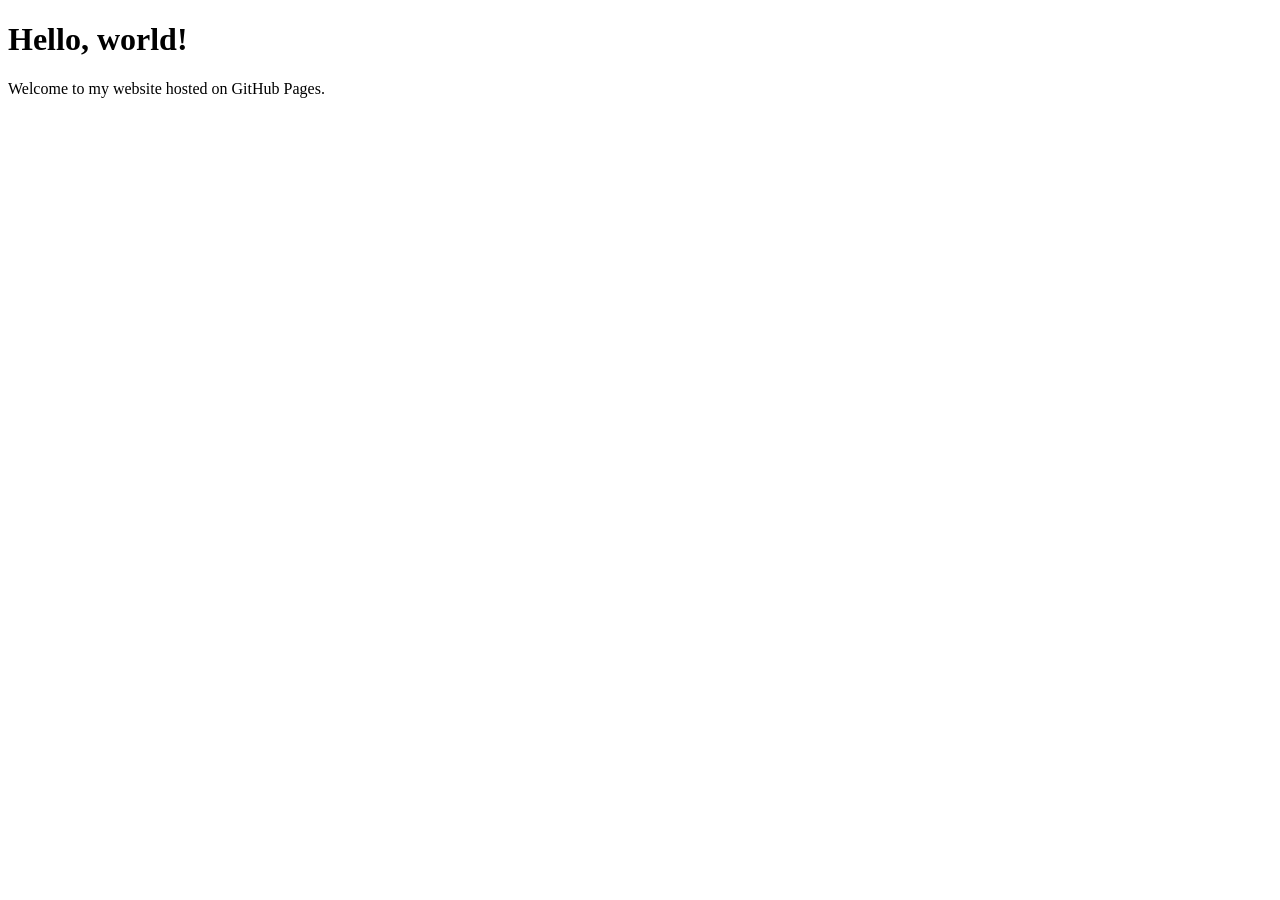
==== index.html @ bc3714f0 "Create index.html" ====
<!DOCTYPE html>
<html lang="en">
<head>
    <meta charset="UTF-8">
    <meta name="viewport" content="width=device-width, initial-scale=1.0">
    <title>My Portfolio</title>
</head>
<body>
    <h1>Hello, world!</h1>
    <p>Welcome to my website hosted on GitHub Pages.</p>
</body>
</html>
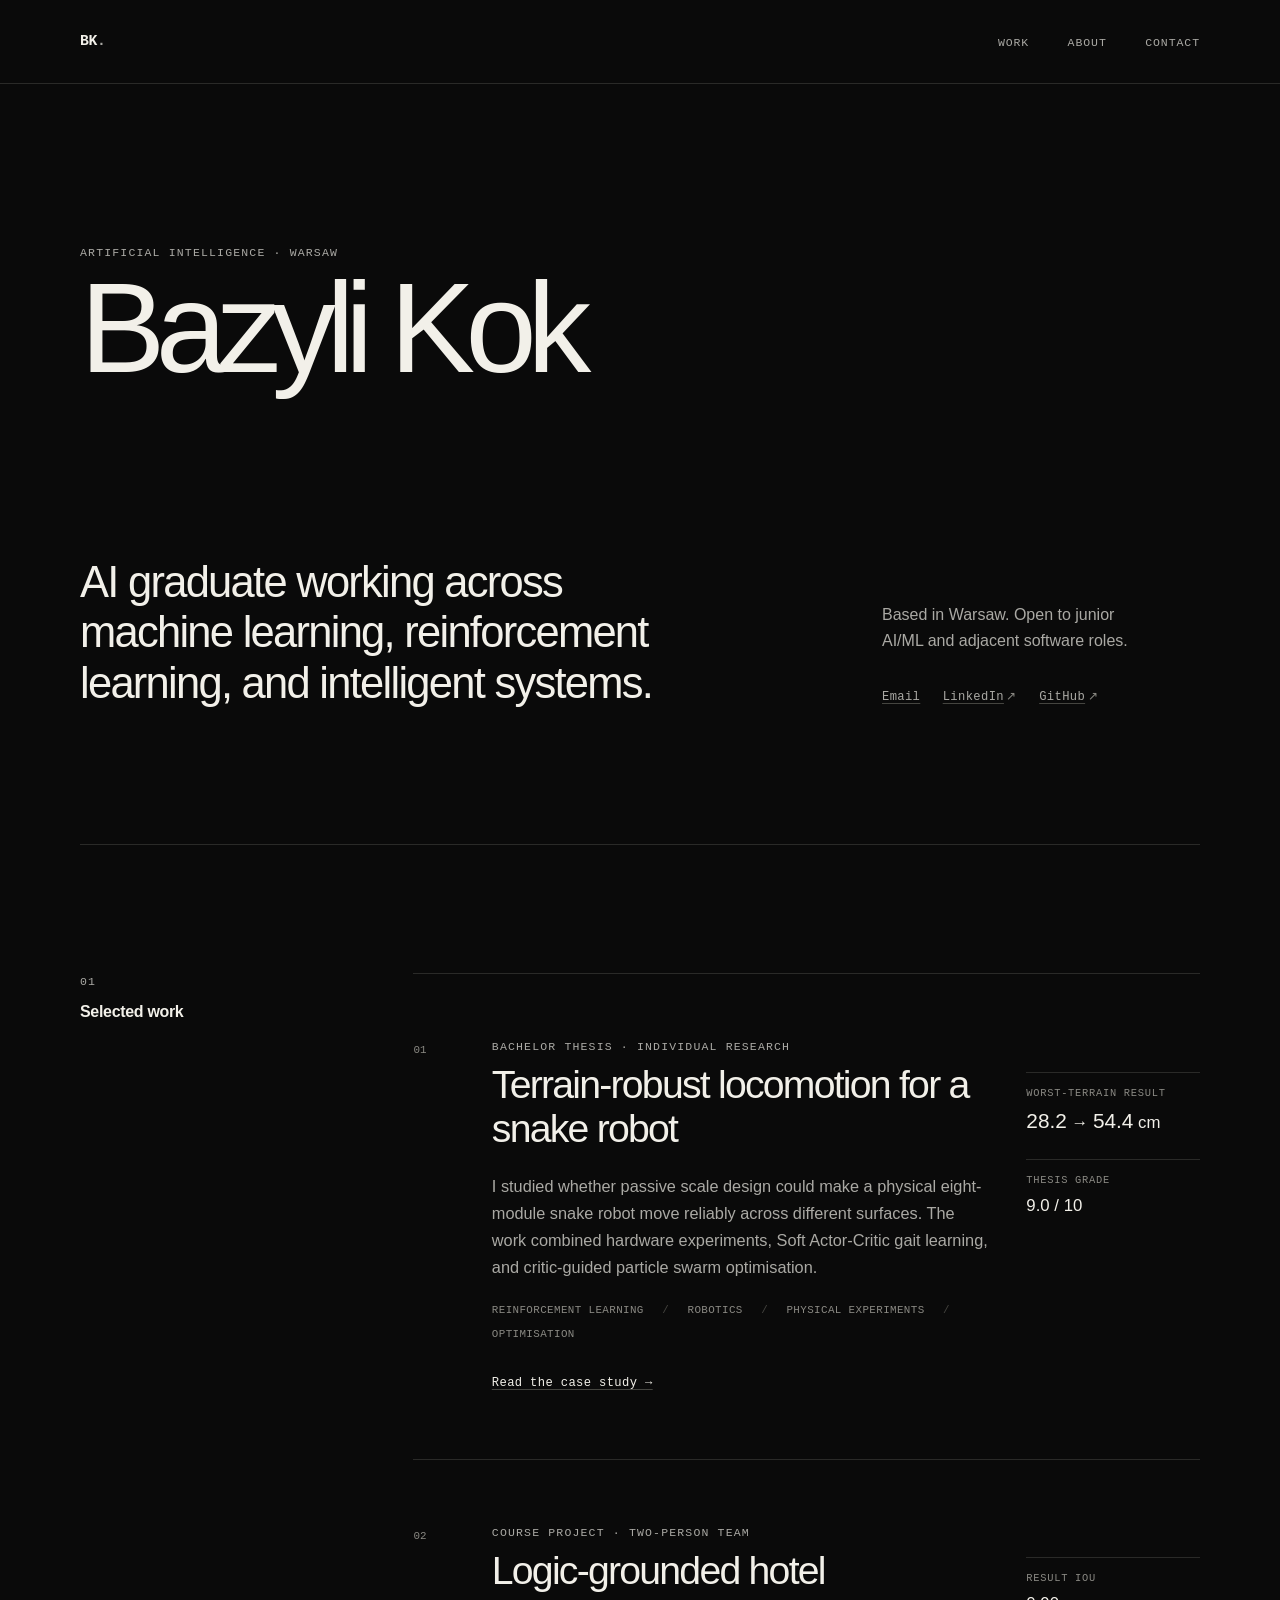
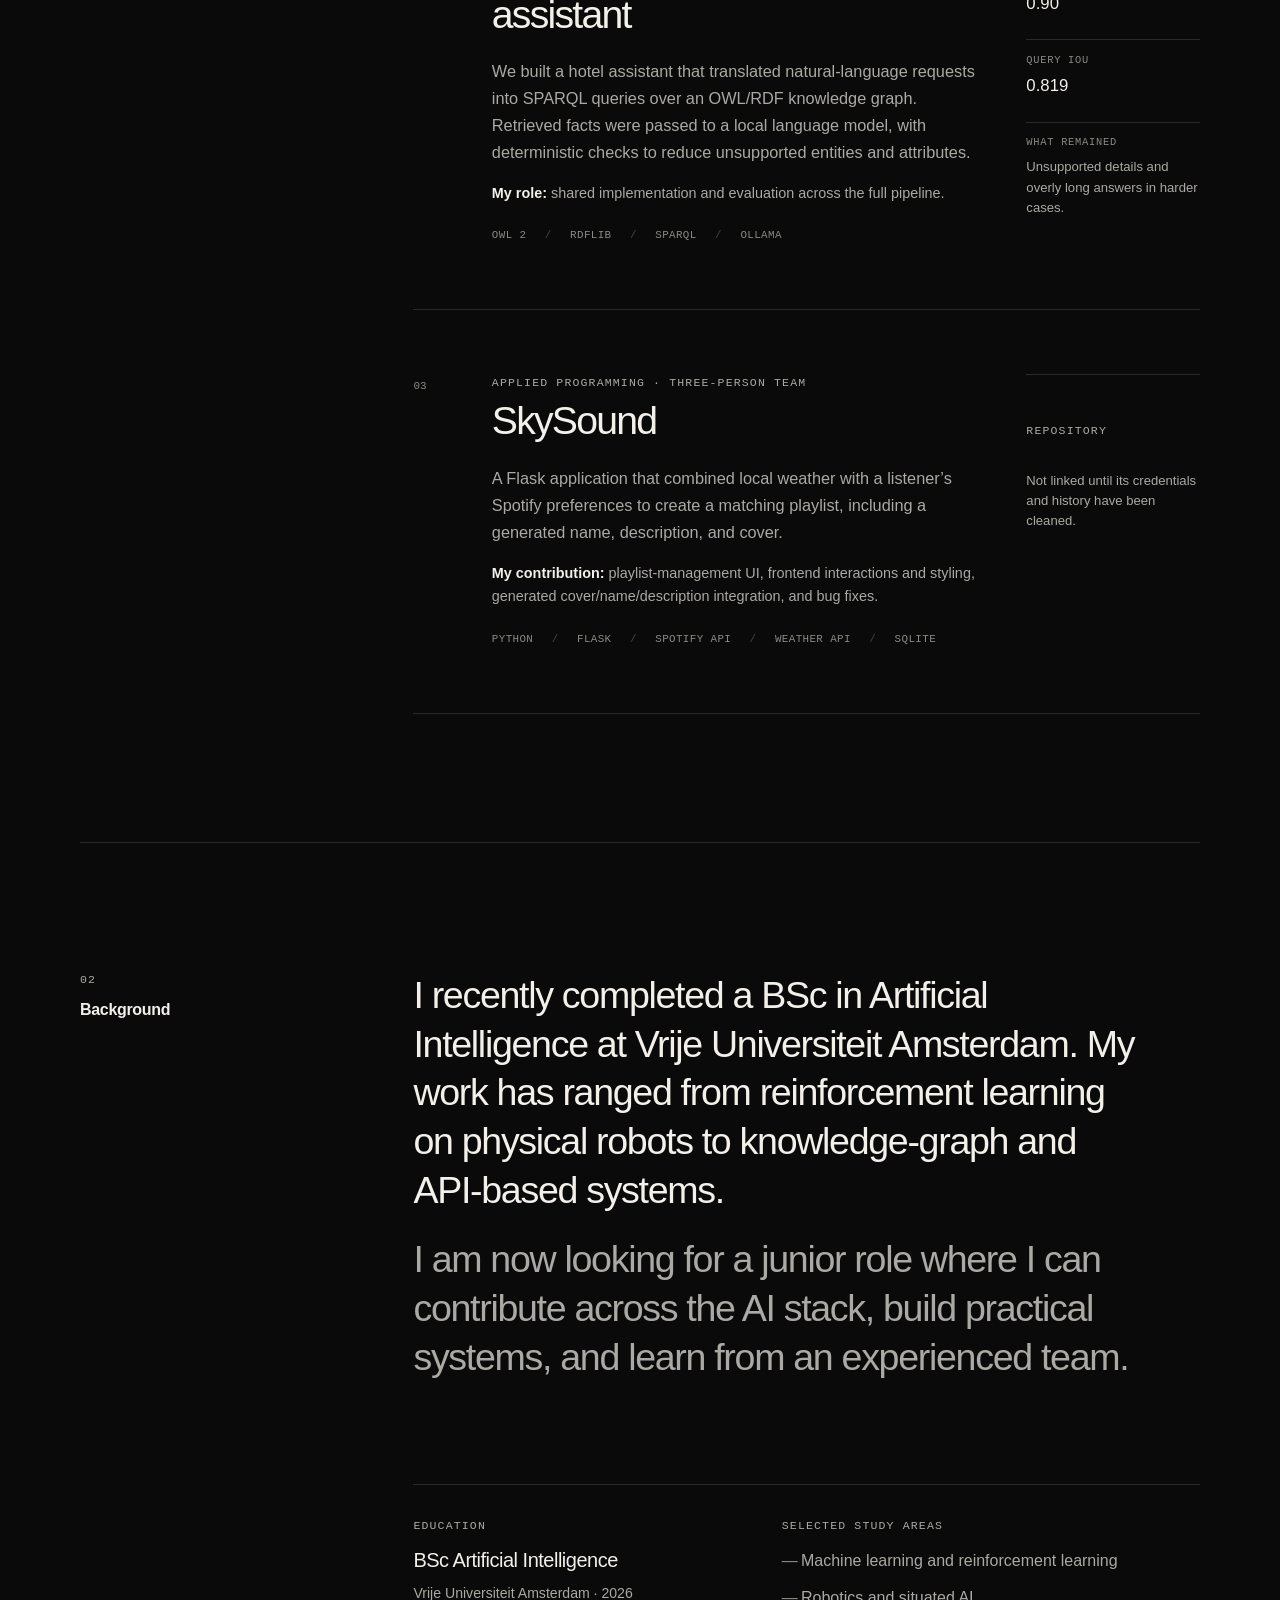
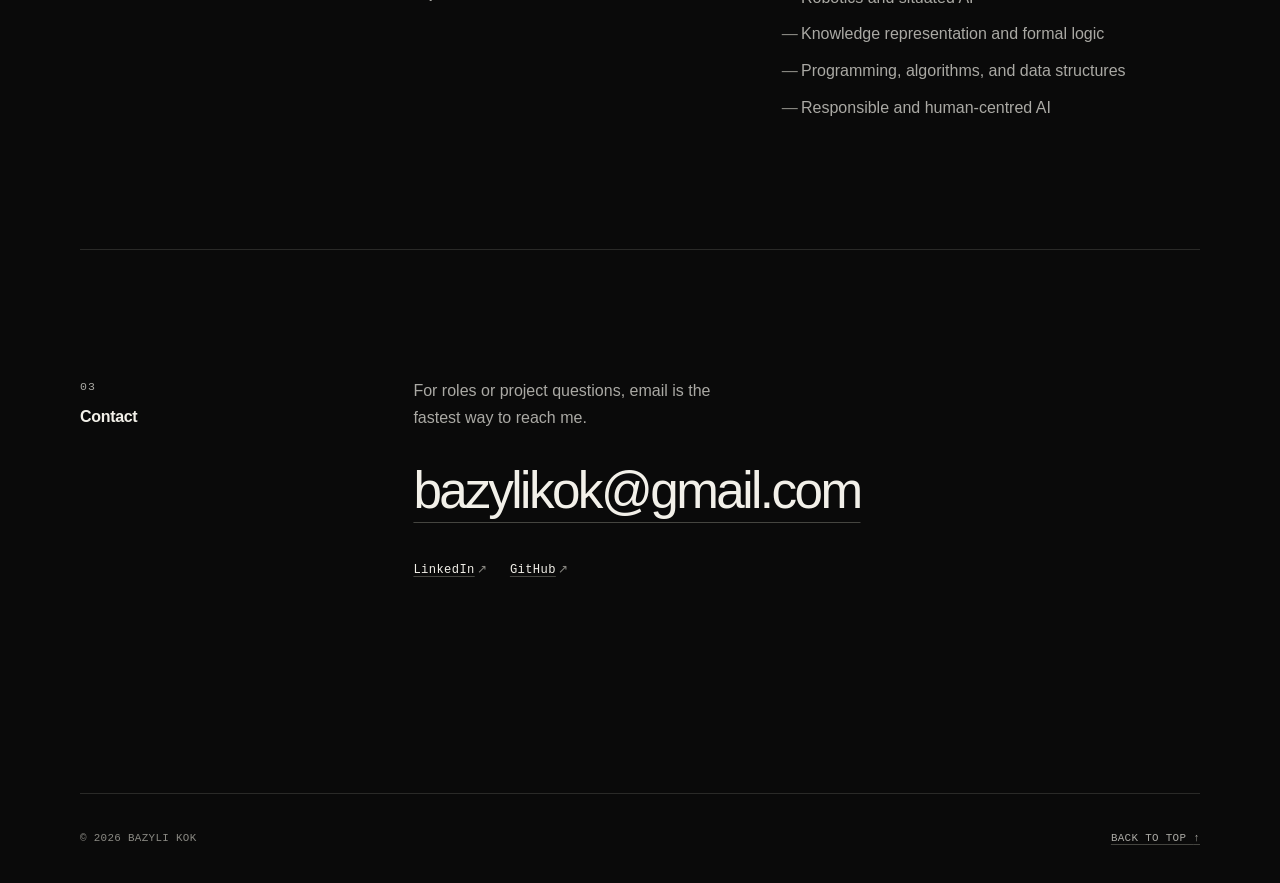
==== commit b0d71eee: "Build AI portfolio and thesis case study" ====
--- a/index.html
+++ b/index.html
@@ -1,12 +1,237 @@
-<!DOCTYPE html>
+<!doctype html>
 <html lang="en">
-<head>
-    <meta charset="UTF-8">
-    <meta name="viewport" content="width=device-width, initial-scale=1.0">
-    <title>My Portfolio</title>
-</head>
-<body>
-    <h1>Hello, world!</h1>
-    <p>Welcome to my website hosted on GitHub Pages.</p>
-</body>
+  <head>
+    <meta charset="utf-8">
+    <meta name="viewport" content="width=device-width, initial-scale=1">
+    <meta name="theme-color" content="#0a0a0a">
+    <meta name="description" content="Portfolio of Bazyli Kok, a VU Amsterdam Artificial Intelligence graduate working across machine learning, reinforcement learning, robotics, and intelligent systems.">
+
+    <title>Bazyli Kok — Artificial Intelligence Graduate</title>
+    <link rel="canonical" href="https://bazylikok.github.io/">
+    <link rel="icon" href="/assets/favicon.svg" type="image/svg+xml">
+    <link rel="stylesheet" href="/styles.css">
+
+    <meta property="og:type" content="website">
+    <meta property="og:title" content="Bazyli Kok — Artificial Intelligence Graduate">
+    <meta property="og:description" content="Machine learning, reinforcement learning, robotics, and intelligent systems.">
+    <meta property="og:url" content="https://bazylikok.github.io/">
+    <meta property="og:image" content="https://bazylikok.github.io/assets/social-card.png">
+    <meta property="og:image:width" content="1200">
+    <meta property="og:image:height" content="630">
+    <meta property="og:image:alt" content="Bazyli Kok — Artificial Intelligence graduate in Warsaw">
+    <meta name="twitter:card" content="summary_large_image">
+
+    <script type="application/ld+json">
+      {
+        "@context": "https://schema.org",
+        "@type": "Person",
+        "name": "Bazyli Kok",
+        "url": "https://bazylikok.github.io/",
+        "email": "mailto:bazylikok@gmail.com",
+        "jobTitle": "Artificial Intelligence Graduate",
+        "alumniOf": {
+          "@type": "CollegeOrUniversity",
+          "name": "Vrije Universiteit Amsterdam"
+        },
+        "homeLocation": {
+          "@type": "Place",
+          "name": "Warsaw, Poland"
+        },
+        "sameAs": [
+          "https://github.com/BazyliKok",
+          "https://www.linkedin.com/in/bazyli-kok-010882382/"
+        ],
+        "knowsAbout": [
+          "Machine learning",
+          "Reinforcement learning",
+          "Robotics",
+          "Knowledge representation",
+          "Artificial intelligence"
+        ]
+      }
+    </script>
+  </head>
+
+  <body>
+    <a class="skip-link" href="#main-content">Skip to content</a>
+
+    <header class="site-header">
+      <div class="container nav-shell">
+        <a class="brand" href="/" aria-label="BK. — Bazyli Kok, home">BK<span aria-hidden="true">.</span></a>
+        <nav aria-label="Primary">
+          <ul class="nav-links">
+            <li><a href="#work">Work</a></li>
+            <li><a href="#about">About</a></li>
+            <li><a href="#contact">Contact</a></li>
+          </ul>
+        </nav>
+      </div>
+    </header>
+
+    <main id="main-content">
+      <section class="hero container" aria-labelledby="hero-title">
+        <div class="hero-heading">
+          <p class="eyebrow">Artificial intelligence · Warsaw</p>
+          <h1 id="hero-title">Bazyli Kok</h1>
+        </div>
+
+        <div class="hero-intro">
+          <p class="hero-copy">AI graduate working across machine learning, reinforcement learning, and intelligent systems.</p>
+          <div class="hero-details">
+            <p>Based in Warsaw. Open to junior AI/ML and adjacent software roles.</p>
+            <ul class="text-links" aria-label="Contact and profile links">
+              <li><a href="mailto:bazylikok@gmail.com">Email</a></li>
+              <li><a href="https://www.linkedin.com/in/bazyli-kok-010882382/" target="_blank" rel="noreferrer">LinkedIn<span class="external-mark" aria-hidden="true">↗</span></a></li>
+              <li><a href="https://github.com/BazyliKok" target="_blank" rel="noreferrer">GitHub<span class="external-mark" aria-hidden="true">↗</span></a></li>
+            </ul>
+          </div>
+        </div>
+      </section>
+
+      <section class="section container" id="work" aria-labelledby="work-title">
+        <div class="section-layout">
+          <div class="section-heading">
+            <p class="section-index">01</p>
+            <h2 id="work-title">Selected work</h2>
+          </div>
+
+          <div class="project-list">
+            <article class="project">
+              <div class="project-number" aria-hidden="true">01</div>
+              <div class="project-body">
+                <p class="project-type">Bachelor thesis · Individual research</p>
+                <h3><a href="/thesis/">Terrain-robust locomotion for a snake robot</a></h3>
+                <p class="project-summary">I studied whether passive scale design could make a physical eight-module snake robot move reliably across different surfaces. The work combined hardware experiments, Soft Actor-Critic gait learning, and critic-guided particle swarm optimisation.</p>
+                <ul class="project-stack" aria-label="Methods used">
+                  <li>Reinforcement learning</li>
+                  <li>Robotics</li>
+                  <li>Physical experiments</li>
+                  <li>Optimisation</li>
+                </ul>
+                <a class="detail-link" href="/thesis/">Read the case study <span aria-hidden="true">→</span></a>
+              </div>
+              <dl class="project-evidence">
+                <div>
+                  <dt>Worst-terrain result</dt>
+                  <dd><span>28.2</span> → <span>54.4</span> cm</dd>
+                </div>
+                <div>
+                  <dt>Thesis grade</dt>
+                  <dd>9.0 / 10</dd>
+                </div>
+              </dl>
+            </article>
+
+            <article class="project">
+              <div class="project-number" aria-hidden="true">02</div>
+              <div class="project-body">
+                <p class="project-type">Course project · Two-person team</p>
+                <h3>Logic-grounded hotel assistant</h3>
+                <p class="project-summary">We built a hotel assistant that translated natural-language requests into SPARQL queries over an OWL/RDF knowledge graph. Retrieved facts were passed to a local language model, with deterministic checks to reduce unsupported entities and attributes.</p>
+                <p class="project-note"><strong>My role:</strong> shared implementation and evaluation across the full pipeline.</p>
+                <ul class="project-stack" aria-label="Technologies used">
+                  <li>OWL 2</li>
+                  <li>RDFLib</li>
+                  <li>SPARQL</li>
+                  <li>Ollama</li>
+                </ul>
+              </div>
+              <dl class="project-evidence">
+                <div>
+                  <dt>Result IoU</dt>
+                  <dd>0.90</dd>
+                </div>
+                <div>
+                  <dt>Query IoU</dt>
+                  <dd>0.819</dd>
+                </div>
+                <div>
+                  <dt>What remained</dt>
+                  <dd class="evidence-copy">Unsupported details and overly long answers in harder cases.</dd>
+                </div>
+              </dl>
+            </article>
+
+            <article class="project">
+              <div class="project-number" aria-hidden="true">03</div>
+              <div class="project-body">
+                <p class="project-type">Applied programming · Three-person team</p>
+                <h3>SkySound</h3>
+                <p class="project-summary">A Flask application that combined local weather with a listener’s Spotify preferences to create a matching playlist, including a generated name, description, and cover.</p>
+                <p class="project-note"><strong>My contribution:</strong> playlist-management UI, frontend interactions and styling, generated cover/name/description integration, and bug fixes.</p>
+                <ul class="project-stack" aria-label="Technologies used">
+                  <li>Python</li>
+                  <li>Flask</li>
+                  <li>Spotify API</li>
+                  <li>Weather API</li>
+                  <li>SQLite</li>
+                </ul>
+              </div>
+              <div class="project-evidence project-evidence--note">
+                <p class="status-label">Repository</p>
+                <p>Not linked until its credentials and history have been cleaned.</p>
+              </div>
+            </article>
+          </div>
+        </div>
+      </section>
+
+      <section class="section container" id="about" aria-labelledby="about-title">
+        <div class="section-layout">
+          <div class="section-heading">
+            <p class="section-index">02</p>
+            <h2 id="about-title">Background</h2>
+          </div>
+
+          <div class="about-content">
+            <div class="profile-copy">
+              <p>I recently completed a BSc in Artificial Intelligence at Vrije Universiteit Amsterdam. My work has ranged from reinforcement learning on physical robots to knowledge-graph and API-based systems.</p>
+              <p>I am now looking for a junior role where I can contribute across the AI stack, build practical systems, and learn from an experienced team.</p>
+            </div>
+
+            <div class="education-block">
+              <div class="education-title">
+                <p class="small-label">Education</p>
+                <h3>BSc Artificial Intelligence</h3>
+                <p>Vrije Universiteit Amsterdam · 2026</p>
+              </div>
+              <div>
+                <p class="small-label">Selected study areas</p>
+                <ul class="study-list">
+                  <li>Machine learning and reinforcement learning</li>
+                  <li>Robotics and situated AI</li>
+                  <li>Knowledge representation and formal logic</li>
+                  <li>Programming, algorithms, and data structures</li>
+                  <li>Responsible and human-centred AI</li>
+                </ul>
+              </div>
+            </div>
+          </div>
+        </div>
+      </section>
+
+      <section class="section contact-section container" id="contact" aria-labelledby="contact-title">
+        <div class="section-layout">
+          <div class="section-heading">
+            <p class="section-index">03</p>
+            <h2 id="contact-title">Contact</h2>
+          </div>
+
+          <div class="contact-content">
+            <p>For roles or project questions, email is the fastest way to reach me.</p>
+            <a class="email-link" href="mailto:bazylikok@gmail.com">bazylikok@gmail.com</a>
+            <ul class="text-links contact-links" aria-label="Professional profiles">
+              <li><a href="https://www.linkedin.com/in/bazyli-kok-010882382/" target="_blank" rel="noreferrer">LinkedIn<span class="external-mark" aria-hidden="true">↗</span></a></li>
+              <li><a href="https://github.com/BazyliKok" target="_blank" rel="noreferrer">GitHub<span class="external-mark" aria-hidden="true">↗</span></a></li>
+            </ul>
+          </div>
+        </div>
+      </section>
+    </main>
+
+    <footer class="site-footer container">
+      <p>© 2026 Bazyli Kok</p>
+      <a href="#main-content">Back to top <span aria-hidden="true">↑</span></a>
+    </footer>
+  </body>
 </html>
--- a/styles.css
+++ b/styles.css
@@ -0,0 +1,1013 @@
+:root {
+  color-scheme: dark;
+  --bg: #0a0a0a;
+  --surface: #111111;
+  --surface-raised: #161616;
+  --text: #f2f0e9;
+  --muted: #aaa9a4;
+  --quiet: #8a8983;
+  --line: #2a2a28;
+  --line-strong: #454540;
+  --max-width: 1120px;
+  --wide-width: 1280px;
+  --gutter: clamp(1.5rem, 5vw, 4rem);
+  --mono: "SFMono-Regular", Consolas, "Liberation Mono", Menlo, monospace;
+  --sans: Inter, ui-sans-serif, -apple-system, BlinkMacSystemFont, "Segoe UI", Helvetica, Arial, sans-serif;
+}
+
+*,
+*::before,
+*::after {
+  box-sizing: border-box;
+}
+
+html {
+  background: var(--bg);
+  scroll-padding-top: 2rem;
+}
+
+body {
+  min-width: 320px;
+  margin: 0;
+  background: var(--bg);
+  color: var(--text);
+  font-family: var(--sans);
+  font-size: 1rem;
+  line-height: 1.65;
+  text-rendering: optimizeLegibility;
+  -webkit-font-smoothing: antialiased;
+}
+
+::selection {
+  background: var(--text);
+  color: var(--bg);
+}
+
+a {
+  color: inherit;
+  text-decoration-color: var(--line-strong);
+  text-decoration-thickness: 1px;
+  text-underline-offset: 0.28em;
+}
+
+a:hover {
+  text-decoration-color: currentColor;
+}
+
+a:focus-visible {
+  border-radius: 2px;
+  outline: 2px solid var(--text);
+  outline-offset: 5px;
+}
+
+p,
+h1,
+h2,
+h3,
+blockquote,
+figure,
+dl,
+dd {
+  margin: 0;
+}
+
+ul,
+ol {
+  margin: 0;
+  padding: 0;
+}
+
+img,
+svg {
+  max-width: 100%;
+}
+
+strong {
+  color: var(--text);
+  font-weight: 620;
+}
+
+.container,
+.container-wide {
+  width: min(100% - (var(--gutter) * 2), var(--max-width));
+  margin-inline: auto;
+}
+
+.container-wide {
+  width: min(100% - (var(--gutter) * 2), var(--wide-width));
+}
+
+.skip-link {
+  position: fixed;
+  z-index: 20;
+  top: 1rem;
+  left: 1rem;
+  padding: 0.65rem 0.9rem;
+  background: var(--text);
+  color: var(--bg);
+  font-family: var(--mono);
+  font-size: 0.75rem;
+  text-decoration: none;
+  transform: translateY(-160%);
+}
+
+.skip-link:focus {
+  transform: translateY(0);
+}
+
+.site-header {
+  border-bottom: 1px solid var(--line);
+}
+
+.nav-shell {
+  display: flex;
+  align-items: center;
+  justify-content: space-between;
+  min-height: 5.2rem;
+  gap: 2rem;
+}
+
+.brand {
+  font-family: var(--mono);
+  font-size: 0.92rem;
+  font-weight: 700;
+  letter-spacing: -0.02em;
+  text-decoration: none;
+}
+
+.brand span {
+  color: var(--muted);
+}
+
+.nav-links,
+.text-links,
+.project-stack {
+  display: flex;
+  flex-wrap: wrap;
+  list-style: none;
+}
+
+.nav-links {
+  gap: clamp(1.2rem, 3vw, 2.5rem);
+}
+
+.nav-links a {
+  color: var(--muted);
+  font-family: var(--mono);
+  font-size: 0.72rem;
+  letter-spacing: 0.08em;
+  text-decoration: none;
+  text-transform: uppercase;
+}
+
+.nav-links a:hover {
+  color: var(--text);
+}
+
+.hero {
+  display: grid;
+  min-height: min(760px, calc(100vh - 5.2rem));
+  padding-block: clamp(5.5rem, 13vw, 10rem) clamp(5rem, 11vw, 8.5rem);
+}
+
+.hero-heading {
+  align-self: start;
+}
+
+.eyebrow,
+.project-type,
+.small-label,
+.status-label,
+.chart-kicker,
+.svg-label,
+.terrain-label,
+.terrain-note,
+.section-index {
+  font-family: var(--mono);
+  font-size: 0.72rem;
+  letter-spacing: 0.1em;
+  line-height: 1.5;
+  text-transform: uppercase;
+}
+
+.eyebrow,
+.project-type,
+.small-label,
+.status-label,
+.section-index {
+  color: var(--muted);
+}
+
+.hero h1 {
+  max-width: 12ch;
+  margin-top: 0.65rem;
+  font-size: clamp(4rem, 10vw, 8.2rem);
+  font-weight: 520;
+  letter-spacing: -0.075em;
+  line-height: 0.88;
+}
+
+.hero-intro {
+  display: grid;
+  grid-template-columns: minmax(0, 1.65fr) minmax(15rem, 0.75fr);
+  align-items: end;
+  align-self: end;
+  gap: clamp(3rem, 8vw, 8rem);
+  margin-top: 7rem;
+}
+
+.hero-copy {
+  max-width: 24ch;
+  font-size: clamp(1.8rem, 3.4vw, 3.1rem);
+  font-weight: 430;
+  letter-spacing: -0.04em;
+  line-height: 1.16;
+}
+
+.hero-details {
+  display: grid;
+  gap: 1.7rem;
+  color: var(--muted);
+}
+
+.hero-details > p {
+  max-width: 29ch;
+}
+
+.text-links {
+  gap: 0.7rem 1.4rem;
+}
+
+.text-links a,
+.detail-link,
+.back-link,
+.site-footer a {
+  font-family: var(--mono);
+  font-size: 0.76rem;
+  letter-spacing: 0.03em;
+}
+
+.external-mark {
+  display: inline-block;
+  margin-left: 0.2em;
+  color: var(--quiet);
+  text-decoration: none;
+}
+
+.section {
+  border-top: 1px solid var(--line);
+  padding-block: clamp(5rem, 10vw, 8.5rem);
+}
+
+.section-layout,
+.case-section {
+  display: grid;
+  grid-template-columns: minmax(9rem, 0.31fr) minmax(0, 1fr);
+  gap: clamp(3rem, 7vw, 7rem);
+}
+
+.section-heading h2,
+.case-section-heading h2 {
+  margin-top: 0.55rem;
+  font-size: 1rem;
+  font-weight: 560;
+  letter-spacing: -0.02em;
+}
+
+.project-list {
+  border-top: 1px solid var(--line);
+}
+
+.project {
+  display: grid;
+  grid-template-columns: 2.5rem minmax(0, 1fr) minmax(10rem, 0.35fr);
+  gap: clamp(1.3rem, 3vw, 2.5rem);
+  padding-block: clamp(2.6rem, 5vw, 4.2rem);
+  border-bottom: 1px solid var(--line);
+}
+
+.project-number {
+  padding-top: 0.25rem;
+  color: var(--quiet);
+  font-family: var(--mono);
+  font-size: 0.68rem;
+}
+
+.project-body h3 {
+  max-width: 22ch;
+  margin-top: 0.5rem;
+  font-size: clamp(1.65rem, 3.2vw, 2.45rem);
+  font-weight: 500;
+  letter-spacing: -0.045em;
+  line-height: 1.12;
+}
+
+.project-body h3 a {
+  text-decoration: none;
+}
+
+.project-body h3 a:hover {
+  text-decoration: underline;
+  text-decoration-color: var(--line-strong);
+  text-underline-offset: 0.18em;
+}
+
+.project-summary {
+  max-width: 61ch;
+  margin-top: 1.35rem;
+  color: var(--muted);
+  font-size: 1.02rem;
+}
+
+.project-note {
+  max-width: 61ch;
+  margin-top: 1rem;
+  color: var(--muted);
+  font-size: 0.9rem;
+}
+
+.project-stack {
+  gap: 0.4rem 1.15rem;
+  margin-top: 1.35rem;
+  color: var(--quiet);
+  font-family: var(--mono);
+  font-size: 0.68rem;
+  letter-spacing: 0.035em;
+  text-transform: uppercase;
+}
+
+.project-stack li:not(:last-child)::after {
+  margin-left: 1.15rem;
+  color: var(--line-strong);
+  content: "/";
+}
+
+.detail-link {
+  display: inline-block;
+  margin-top: 1.8rem;
+}
+
+.project-evidence {
+  display: grid;
+  align-content: start;
+  gap: 1.5rem;
+  padding-top: 2.1rem;
+}
+
+.project-evidence > div {
+  padding-top: 0.8rem;
+  border-top: 1px solid var(--line);
+}
+
+.project-evidence dt,
+.tools-list dt,
+.case-facts dt {
+  color: var(--quiet);
+  font-family: var(--mono);
+  font-size: 0.65rem;
+  letter-spacing: 0.07em;
+  line-height: 1.45;
+  text-transform: uppercase;
+}
+
+.project-evidence dd {
+  margin-top: 0.42rem;
+  color: var(--text);
+  font-size: 1.05rem;
+  font-variant-numeric: tabular-nums;
+  line-height: 1.35;
+}
+
+.project-evidence dd span {
+  font-size: 1.3rem;
+}
+
+.project-evidence .evidence-copy,
+.project-evidence--note p:last-child {
+  color: var(--muted);
+  font-size: 0.82rem;
+  line-height: 1.55;
+}
+
+.project-evidence--note {
+  padding-top: 2.9rem;
+  border-top: 1px solid var(--line);
+}
+
+.project-evidence--note .status-label {
+  margin-bottom: 0.5rem;
+}
+
+.about-content {
+  display: grid;
+  gap: clamp(4rem, 8vw, 7rem);
+}
+
+.profile-copy {
+  display: grid;
+  max-width: 35ch;
+  gap: 1.25rem;
+  font-size: clamp(1.45rem, 3vw, 2.35rem);
+  letter-spacing: -0.035em;
+  line-height: 1.3;
+}
+
+.profile-copy p:last-child {
+  color: var(--muted);
+}
+
+.education-block {
+  display: grid;
+  grid-template-columns: minmax(0, 0.8fr) minmax(0, 1.2fr);
+  gap: clamp(2.5rem, 7vw, 6rem);
+  padding-top: 2rem;
+  border-top: 1px solid var(--line);
+}
+
+.education-title h3 {
+  margin-top: 0.6rem;
+  font-size: 1.25rem;
+  font-weight: 530;
+  letter-spacing: -0.025em;
+}
+
+.education-title p:last-child {
+  margin-top: 0.35rem;
+  color: var(--muted);
+  font-size: 0.88rem;
+}
+
+.study-list {
+  display: grid;
+  gap: 0.65rem;
+  margin-top: 0.85rem;
+  color: var(--muted);
+  list-style: none;
+}
+
+.study-list li {
+  display: grid;
+  grid-template-columns: 0.6rem 1fr;
+  gap: 0.6rem;
+}
+
+.study-list li::before {
+  color: var(--quiet);
+  content: "—";
+}
+
+.contact-section {
+  min-height: 34rem;
+}
+
+.contact-content > p {
+  max-width: 37ch;
+  color: var(--muted);
+}
+
+.email-link {
+  display: block;
+  width: fit-content;
+  max-width: 100%;
+  margin-top: 2rem;
+  font-size: clamp(1.55rem, 4vw, 3.7rem);
+  font-weight: 450;
+  letter-spacing: -0.05em;
+  line-height: 1.1;
+  overflow-wrap: anywhere;
+}
+
+.contact-links {
+  margin-top: 2.25rem;
+}
+
+.site-footer {
+  display: flex;
+  align-items: center;
+  justify-content: space-between;
+  gap: 2rem;
+  padding-block: 2.2rem;
+  border-top: 1px solid var(--line);
+  color: var(--quiet);
+  font-family: var(--mono);
+  font-size: 0.68rem;
+  letter-spacing: 0.03em;
+  text-transform: uppercase;
+}
+
+.site-footer a {
+  color: var(--muted);
+  font-size: inherit;
+}
+
+/* Thesis case study */
+
+.case-hero {
+  padding-block: clamp(4.5rem, 11vw, 9rem) clamp(5rem, 10vw, 8rem);
+}
+
+.back-link {
+  display: inline-block;
+  margin-bottom: clamp(4rem, 10vw, 8rem);
+  color: var(--muted);
+}
+
+.case-hero h1 {
+  max-width: 12ch;
+  margin-top: 1rem;
+  font-size: clamp(3.4rem, 8vw, 7.4rem);
+  font-weight: 500;
+  letter-spacing: -0.07em;
+  line-height: 0.96;
+}
+
+.case-subtitle {
+  max-width: 37ch;
+  margin-top: 2.1rem;
+  color: var(--muted);
+  font-size: clamp(1.2rem, 2.3vw, 1.75rem);
+  letter-spacing: -0.025em;
+  line-height: 1.45;
+}
+
+.case-facts {
+  display: grid;
+  grid-template-columns: repeat(4, minmax(0, 1fr));
+  gap: 1rem;
+  margin-top: clamp(4rem, 9vw, 7rem);
+  padding-top: 1.35rem;
+  border-top: 1px solid var(--line);
+}
+
+.case-facts > div:not(:first-child) {
+  padding-left: 1rem;
+  border-left: 1px solid var(--line);
+}
+
+.case-facts dd {
+  margin-top: 0.5rem;
+  color: var(--muted);
+  font-size: 0.88rem;
+  line-height: 1.45;
+}
+
+.case-section {
+  padding-block: clamp(5rem, 10vw, 8.5rem);
+  border-top: 1px solid var(--line);
+}
+
+.case-copy {
+  max-width: 47rem;
+  color: var(--muted);
+  font-size: 1.03rem;
+}
+
+.case-copy > * + * {
+  margin-top: 1.35rem;
+}
+
+.case-copy--lead {
+  color: var(--text);
+  font-size: clamp(1.35rem, 2.5vw, 2rem);
+  letter-spacing: -0.025em;
+  line-height: 1.45;
+}
+
+.case-copy em {
+  color: var(--text);
+  font-style: normal;
+  text-decoration: underline;
+  text-decoration-color: var(--line-strong);
+  text-underline-offset: 0.2em;
+}
+
+.case-copy blockquote {
+  padding: 0.25rem 0 0.25rem 1.5rem;
+  border-left: 2px solid var(--text);
+  color: var(--text);
+}
+
+.case-copy blockquote p {
+  max-width: 34ch;
+}
+
+.visual-panel {
+  margin-bottom: clamp(5rem, 10vw, 8.5rem);
+  background: var(--surface);
+  border: 1px solid var(--line);
+}
+
+.visual-panel svg {
+  display: block;
+  width: 100%;
+  height: auto;
+}
+
+.visual-panel figcaption {
+  padding: 1rem 1.25rem;
+  border-top: 1px solid var(--line);
+  color: var(--quiet);
+  font-family: var(--mono);
+  font-size: 0.65rem;
+  line-height: 1.55;
+}
+
+.robot-schematic {
+  color: var(--muted);
+}
+
+.robot-body rect {
+  fill: var(--surface-raised);
+  stroke: var(--text);
+  stroke-width: 2;
+}
+
+.robot-body .scale-a,
+.robot-body .scale-b {
+  fill: none;
+  stroke-linecap: round;
+  stroke-linejoin: round;
+  stroke-width: 3;
+}
+
+.robot-body .scale-a {
+  stroke: var(--muted);
+}
+
+.robot-body .scale-b {
+  stroke: var(--text);
+}
+
+.tracking-line {
+  fill: none;
+  stroke: var(--line-strong);
+  stroke-dasharray: 5 8;
+  stroke-width: 1.5;
+}
+
+.tracking-point {
+  fill: var(--text);
+}
+
+.terrain {
+  stroke: var(--line-strong);
+}
+
+.svg-label,
+.terrain-label,
+.terrain-note {
+  fill: var(--muted);
+}
+
+.terrain-note {
+  font-size: 10px;
+  text-anchor: end;
+}
+
+.plain-list {
+  list-style: none;
+}
+
+.contribution-list {
+  display: grid;
+  gap: 0.8rem;
+  padding-top: 0.75rem;
+  border-top: 1px solid var(--line);
+}
+
+.contribution-list li {
+  display: grid;
+  grid-template-columns: 1.2rem 1fr;
+  gap: 0.65rem;
+}
+
+.contribution-list li::before {
+  color: var(--text);
+  content: "↳";
+}
+
+.method-list {
+  list-style: none;
+}
+
+.method-list li {
+  display: grid;
+  grid-template-columns: 3rem 1fr;
+  gap: 1.2rem;
+  padding-block: 1.7rem;
+  border-top: 1px solid var(--line);
+}
+
+.method-list li:last-child {
+  border-bottom: 1px solid var(--line);
+}
+
+.method-number {
+  color: var(--quiet);
+  font-family: var(--mono);
+  font-size: 0.68rem;
+}
+
+.method-list h3 {
+  color: var(--text);
+  font-size: 1rem;
+  font-weight: 570;
+}
+
+.method-list p {
+  margin-top: 0.45rem;
+}
+
+.results-panel {
+  margin-top: 0;
+}
+
+.chart-kicker,
+.chart-axis-labels,
+.bar-labels,
+.bar-values {
+  fill: var(--muted);
+  font-family: var(--mono);
+}
+
+.chart-kicker {
+  font-size: 12px;
+}
+
+.chart-grid line {
+  stroke: var(--line);
+  stroke-width: 1;
+}
+
+.chart-axis-labels,
+.bar-labels {
+  font-size: 11px;
+}
+
+.bar-values {
+  fill: var(--text);
+  font-size: 17px;
+  font-variant-numeric: tabular-nums;
+  text-anchor: middle;
+}
+
+.bar {
+  stroke-width: 2;
+}
+
+.bar--before {
+  fill: transparent;
+  stroke: var(--muted);
+}
+
+.bar--after {
+  fill: var(--text);
+  stroke: var(--text);
+}
+
+.bar--failed {
+  fill: var(--line-strong);
+  stroke: var(--line-strong);
+}
+
+.bar-labels text {
+  text-anchor: middle;
+}
+
+.bar-labels .group-label {
+  fill: var(--text);
+  font-size: 13px;
+}
+
+.finding-note {
+  margin-top: 2.25rem;
+  padding: 1.4rem;
+  background: var(--surface);
+  border: 1px solid var(--line);
+}
+
+.finding-note p:last-child {
+  max-width: 50ch;
+  margin-top: 0.55rem;
+  color: var(--text);
+  font-size: 1.05rem;
+}
+
+.tools-list {
+  display: grid;
+  grid-template-columns: repeat(2, minmax(0, 1fr));
+  margin-top: 2.5rem;
+  border-top: 1px solid var(--line);
+}
+
+.tools-list > div {
+  padding: 1rem 0;
+  border-bottom: 1px solid var(--line);
+}
+
+.tools-list > div:nth-child(odd) {
+  padding-right: 1.5rem;
+}
+
+.tools-list > div:nth-child(even) {
+  padding-left: 1.5rem;
+  border-left: 1px solid var(--line);
+}
+
+.tools-list dd {
+  margin-top: 0.4rem;
+  color: var(--text);
+}
+
+.case-conclusion {
+  padding-bottom: clamp(6rem, 13vw, 11rem);
+}
+
+.case-conclusion .detail-link {
+  color: var(--muted);
+  font-size: 0.76rem;
+}
+
+@media (max-width: 860px) {
+  .hero-intro {
+    grid-template-columns: 1fr;
+    gap: 2.5rem;
+  }
+
+  .section-layout,
+  .case-section {
+    grid-template-columns: 1fr;
+    gap: 3rem;
+  }
+
+  .section-heading,
+  .case-section-heading {
+    display: grid;
+    grid-template-columns: 2.5rem 1fr;
+    align-items: baseline;
+    gap: 0.75rem;
+  }
+
+  .section-heading h2,
+  .case-section-heading h2 {
+    margin-top: 0;
+  }
+
+  .project {
+    grid-template-columns: 2rem minmax(0, 1fr);
+  }
+
+  .project-evidence {
+    grid-column: 2;
+    grid-template-columns: repeat(3, minmax(0, 1fr));
+    padding-top: 0.8rem;
+  }
+
+  .project-evidence--note {
+    display: block;
+    padding-top: 1rem;
+  }
+}
+
+@media (max-width: 640px) {
+  :root {
+    --gutter: 1.35rem;
+  }
+
+  .nav-shell {
+    align-items: flex-start;
+    min-height: 0;
+    padding-block: 1.35rem;
+  }
+
+  .nav-links {
+    justify-content: flex-end;
+    gap: 0.6rem 1rem;
+  }
+
+  .hero {
+    min-height: auto;
+    padding-block: 5.8rem 6rem;
+  }
+
+  .hero h1 {
+    font-size: clamp(3.8rem, 20vw, 5.4rem);
+  }
+
+  .hero-intro {
+    margin-top: 5.2rem;
+  }
+
+  .hero-copy {
+    font-size: 1.7rem;
+  }
+
+  .project {
+    grid-template-columns: 1fr;
+  }
+
+  .project-number,
+  .project-evidence {
+    grid-column: 1;
+  }
+
+  .project-evidence {
+    grid-template-columns: 1fr 1fr;
+  }
+
+  .project-evidence > div:last-child:nth-child(3) {
+    grid-column: 1 / -1;
+  }
+
+  .project-evidence--note {
+    grid-template-columns: 1fr;
+  }
+
+  .education-block,
+  .tools-list {
+    grid-template-columns: 1fr;
+  }
+
+  .tools-list > div:nth-child(odd),
+  .tools-list > div:nth-child(even) {
+    padding-inline: 0;
+    border-left: 0;
+  }
+
+  .case-hero h1 {
+    font-size: clamp(3rem, 15vw, 4.3rem);
+  }
+
+  .case-facts {
+    grid-template-columns: 1fr 1fr;
+  }
+
+  .case-facts > div:not(:first-child) {
+    padding-left: 0;
+    border-left: 0;
+  }
+
+  .case-facts > div:nth-child(even) {
+    padding-left: 1rem;
+    border-left: 1px solid var(--line);
+  }
+
+  .method-list li {
+    grid-template-columns: 2rem 1fr;
+  }
+
+  .visual-panel {
+    width: 100%;
+    border-right: 0;
+    border-left: 0;
+  }
+
+  .site-footer {
+    align-items: flex-start;
+    flex-direction: column;
+    gap: 0.6rem;
+  }
+}
+
+@media (prefers-reduced-motion: reduce) {
+  *,
+  *::before,
+  *::after {
+    scroll-behavior: auto !important;
+  }
+}
+
+@media print {
+  :root {
+    color-scheme: light;
+    --bg: #ffffff;
+    --surface: #f4f4f1;
+    --surface-raised: #ffffff;
+    --text: #111111;
+    --muted: #444444;
+    --quiet: #666666;
+    --line: #cccccc;
+    --line-strong: #999999;
+  }
+
+  .site-header,
+  .skip-link,
+  .site-footer {
+    display: none;
+  }
+
+  .hero,
+  .case-hero {
+    min-height: 0;
+    padding-block: 2rem;
+  }
+
+  .section,
+  .case-section {
+    padding-block: 2rem;
+  }
+
+  a {
+    text-decoration: none;
+  }
+}
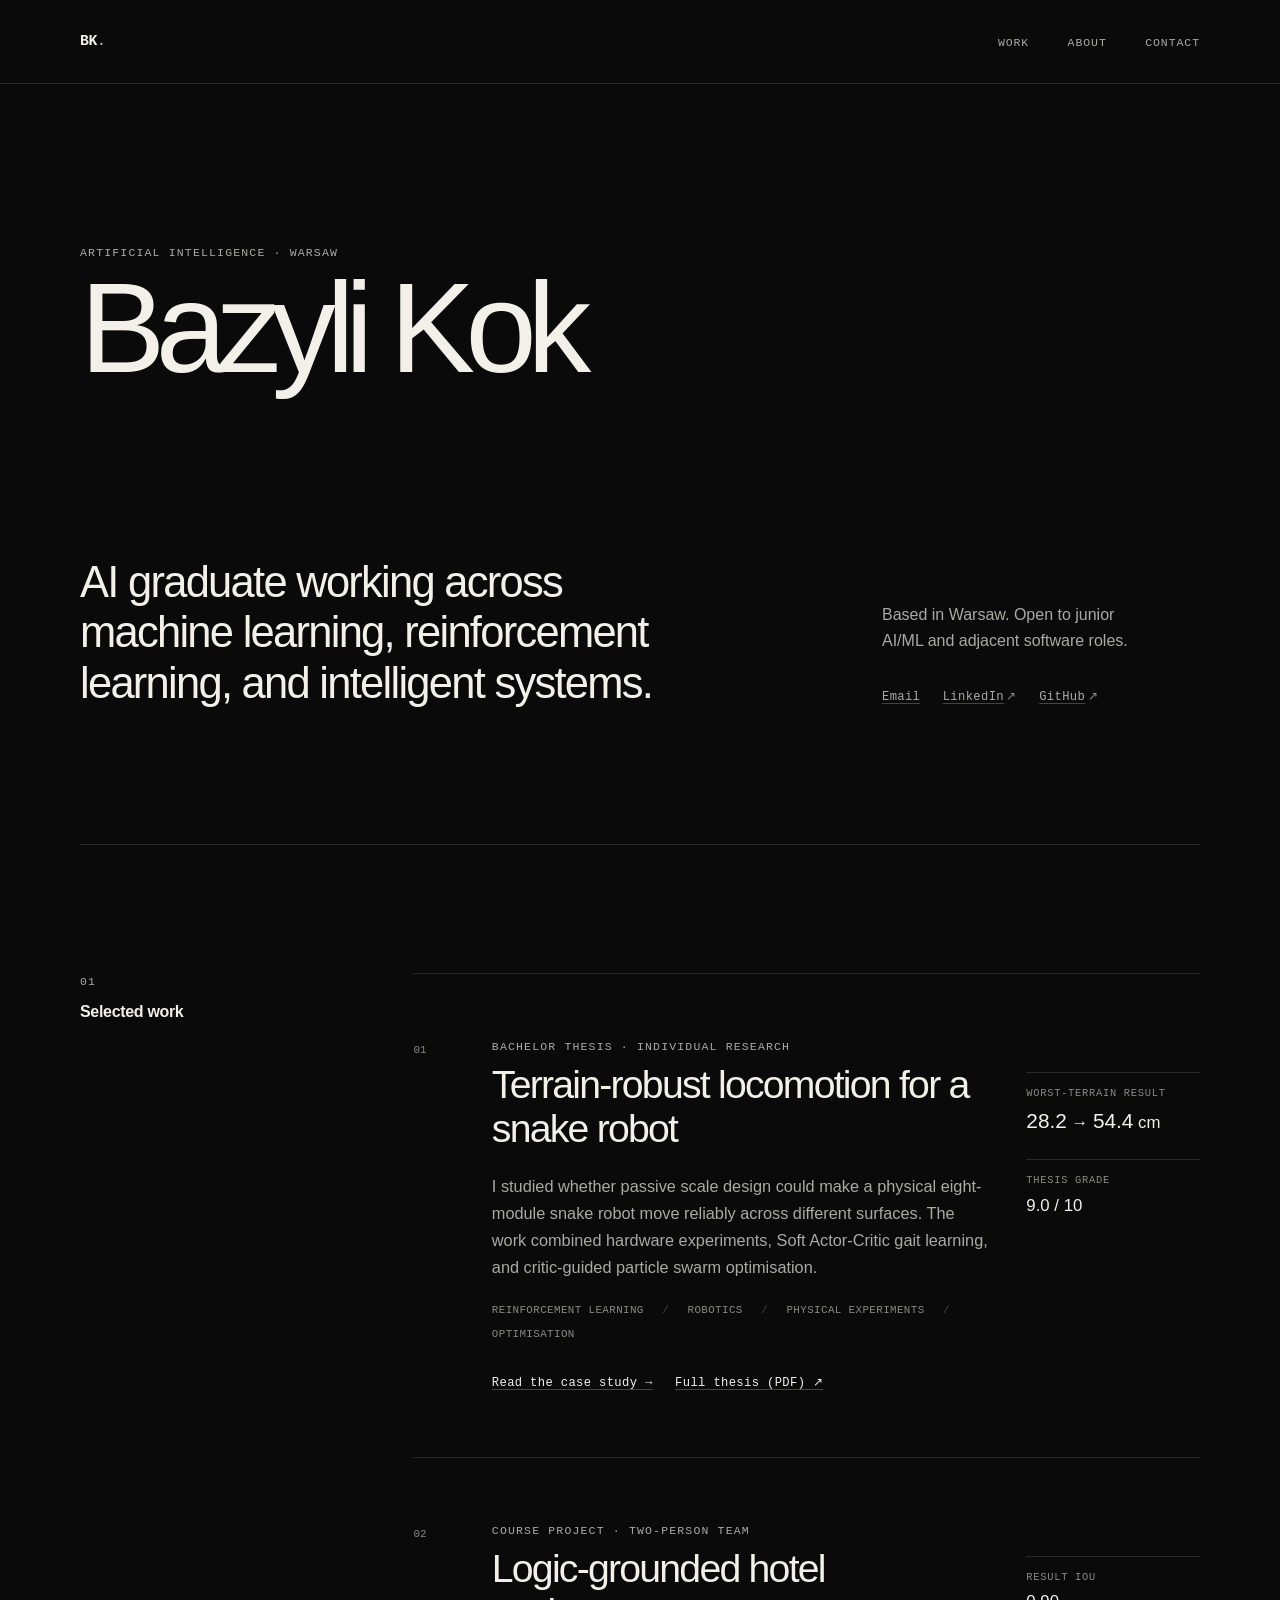
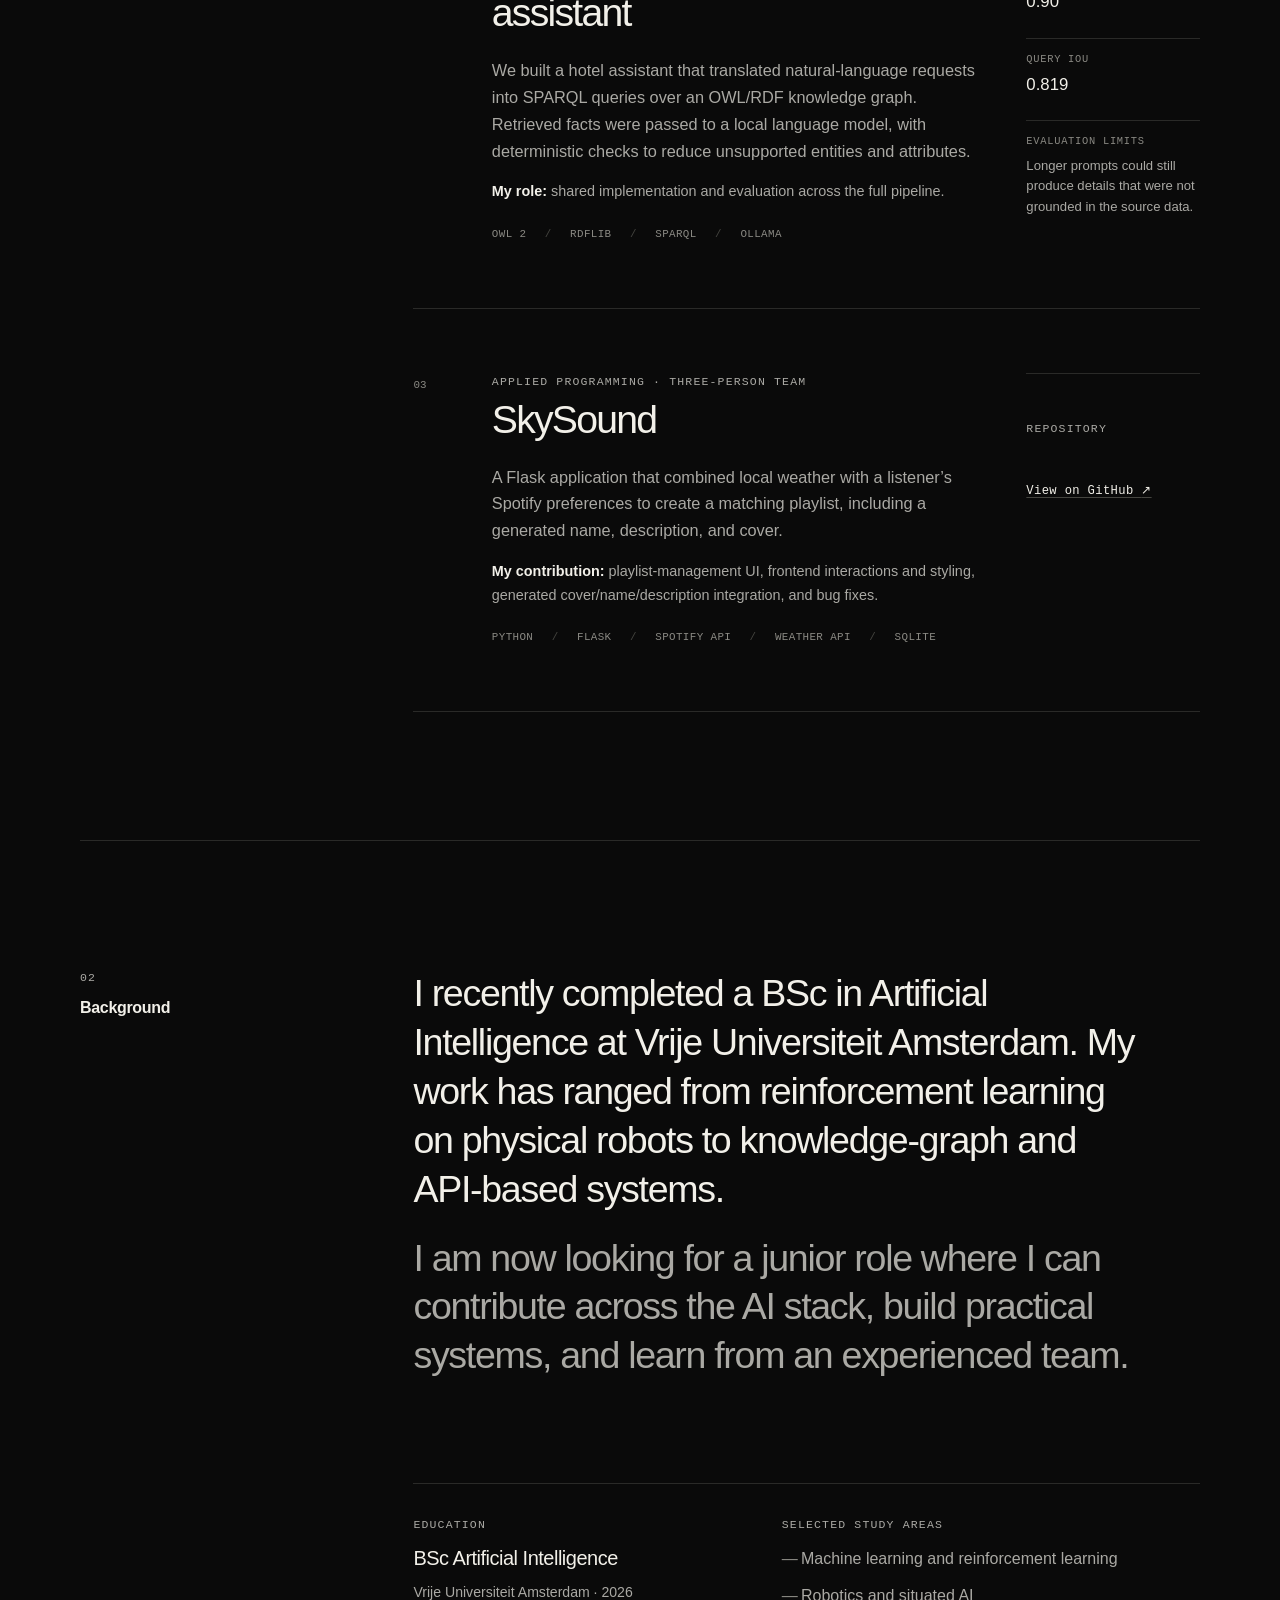
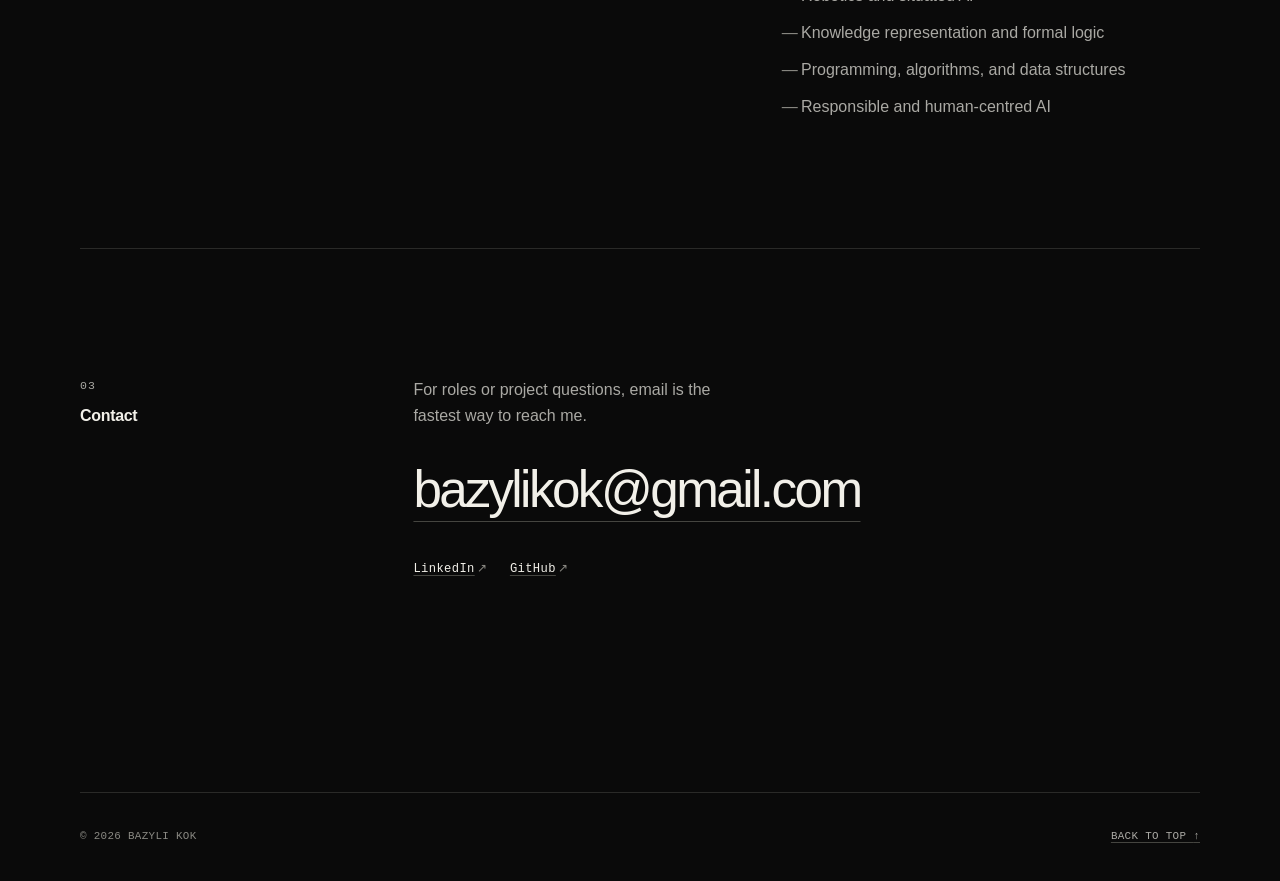
==== commit c8b3e49b: "Publish thesis and update portfolio links" ====
--- a/index.html
+++ b/index.html
@@ -8,7 +8,7 @@
 
     <title>Bazyli Kok — Artificial Intelligence Graduate</title>
     <link rel="canonical" href="https://bazylikok.github.io/">
-    <link rel="icon" href="/assets/favicon.svg" type="image/svg+xml">
+    <link rel="icon" href="/assets/favicon.svg?v=2" type="image/svg+xml">
     <link rel="stylesheet" href="/styles.css">
 
     <meta property="og:type" content="website">
@@ -108,7 +108,10 @@
                   <li>Physical experiments</li>
                   <li>Optimisation</li>
                 </ul>
-                <a class="detail-link" href="/thesis/">Read the case study <span aria-hidden="true">→</span></a>
+                <div class="project-links">
+                  <a class="detail-link" href="/thesis/">Read the case study <span aria-hidden="true">→</span></a>
+                  <a class="detail-link" href="/assets/documents/bazyli-kok-bachelor-thesis.pdf" target="_blank" rel="noreferrer" type="application/pdf">Full thesis (PDF) <span aria-hidden="true">↗</span></a>
+                </div>
               </div>
               <dl class="project-evidence">
                 <div>
@@ -146,8 +149,8 @@
                   <dd>0.819</dd>
                 </div>
                 <div>
-                  <dt>What remained</dt>
-                  <dd class="evidence-copy">Unsupported details and overly long answers in harder cases.</dd>
+                  <dt>Evaluation limits</dt>
+                  <dd class="evidence-copy">Longer prompts could still produce details that were not grounded in the source data.</dd>
                 </div>
               </dl>
             </article>
@@ -169,7 +172,7 @@
               </div>
               <div class="project-evidence project-evidence--note">
                 <p class="status-label">Repository</p>
-                <p>Not linked until its credentials and history have been cleaned.</p>
+                <a class="detail-link" href="https://github.com/VU-Applied-Programming-for-AI-2024/Group-2" target="_blank" rel="noreferrer">View on GitHub <span aria-hidden="true">↗</span></a>
               </div>
             </article>
           </div>
--- a/styles.css
+++ b/styles.css
@@ -347,6 +347,24 @@
   margin-top: 1.8rem;
 }
 
+.project-links,
+.case-actions {
+  display: flex;
+  flex-wrap: wrap;
+  align-items: center;
+  gap: 0.75rem 1.4rem;
+  margin-top: 1.8rem;
+}
+
+.project-links .detail-link,
+.case-actions .detail-link {
+  margin-top: 0;
+}
+
+.project-evidence .detail-link {
+  margin-top: 0.7rem;
+}
+
 .project-evidence {
   display: grid;
   align-content: start;
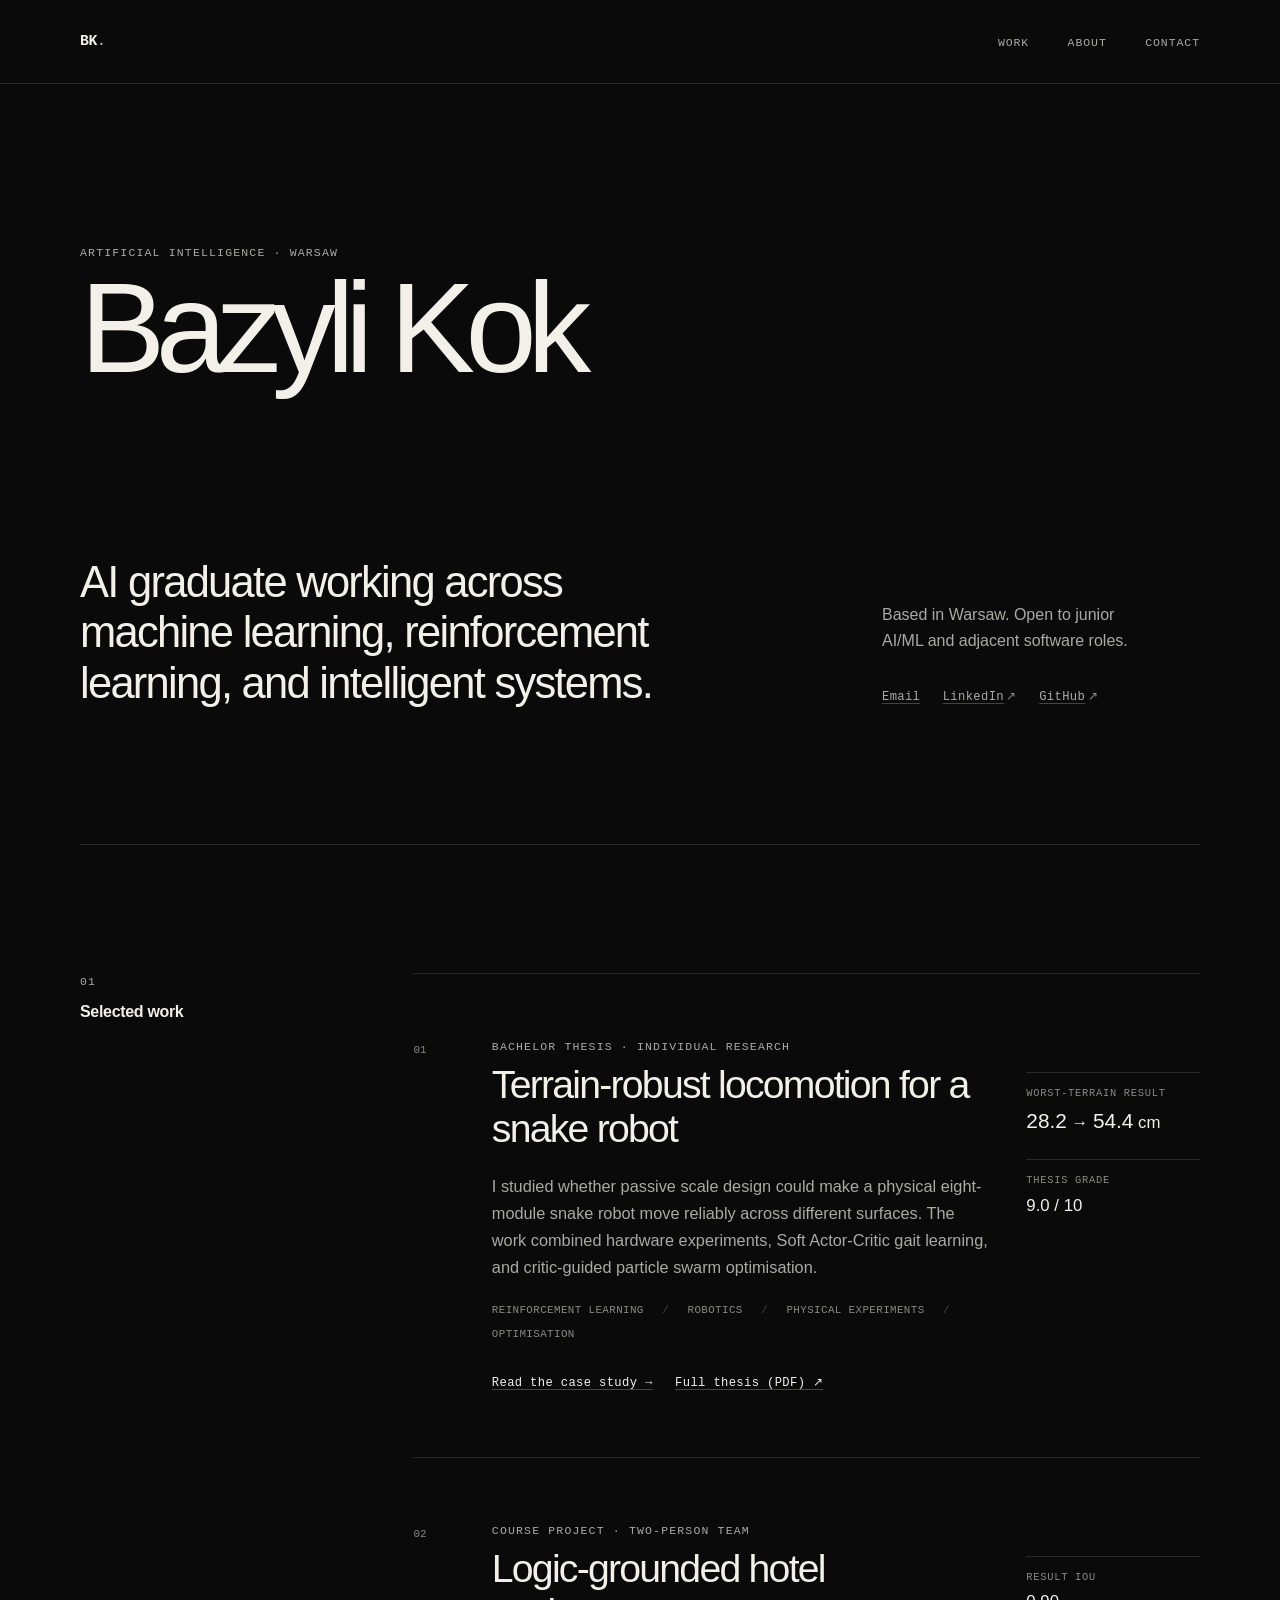
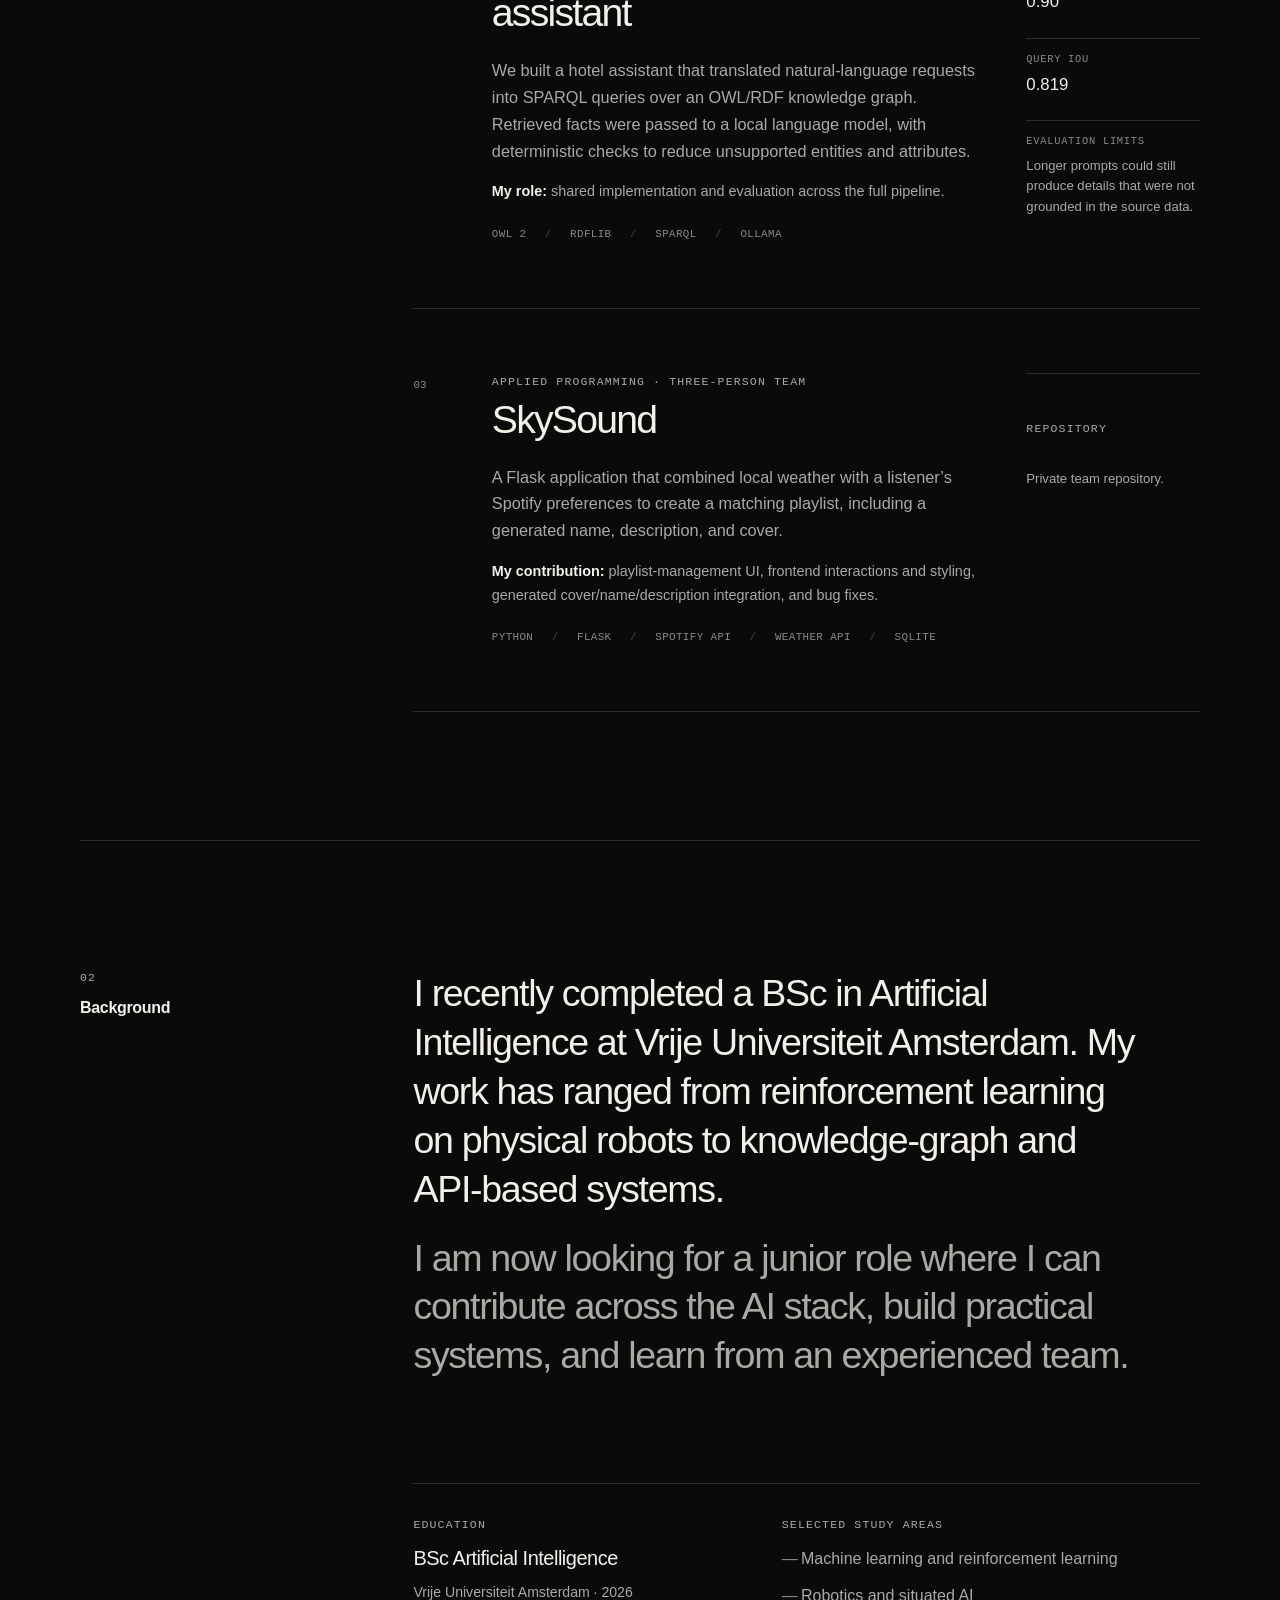
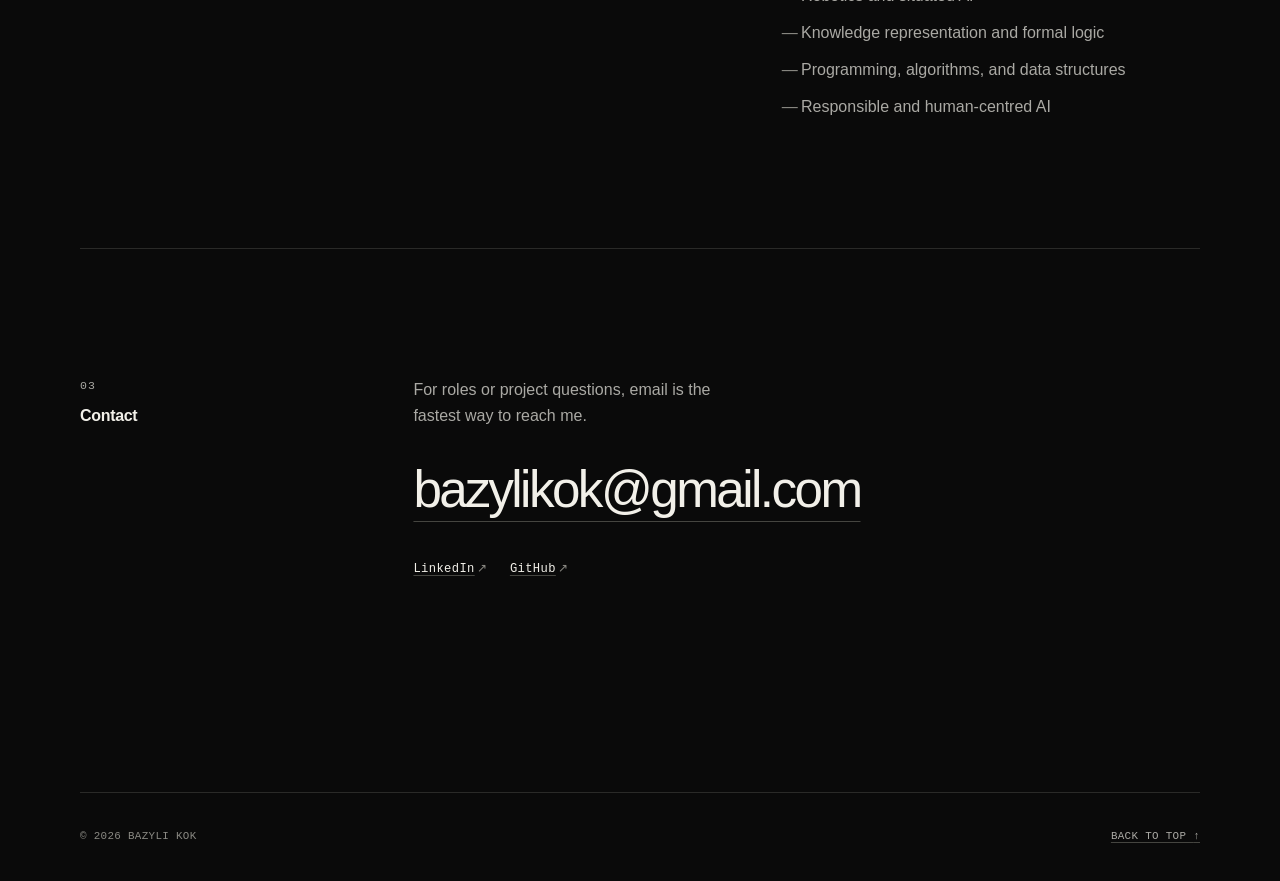
==== commit 8e8afc82: "Remove SkySound repository link" ====
--- a/index.html
+++ b/index.html
@@ -172,7 +172,7 @@
               </div>
               <div class="project-evidence project-evidence--note">
                 <p class="status-label">Repository</p>
-                <a class="detail-link" href="https://github.com/VU-Applied-Programming-for-AI-2024/Group-2" target="_blank" rel="noreferrer">View on GitHub <span aria-hidden="true">↗</span></a>
+                <p>Private team repository.</p>
               </div>
             </article>
           </div>
--- a/styles.css
+++ b/styles.css
@@ -361,10 +361,6 @@
   margin-top: 0;
 }
 
-.project-evidence .detail-link {
-  margin-top: 0.7rem;
-}
-
 .project-evidence {
   display: grid;
   align-content: start;
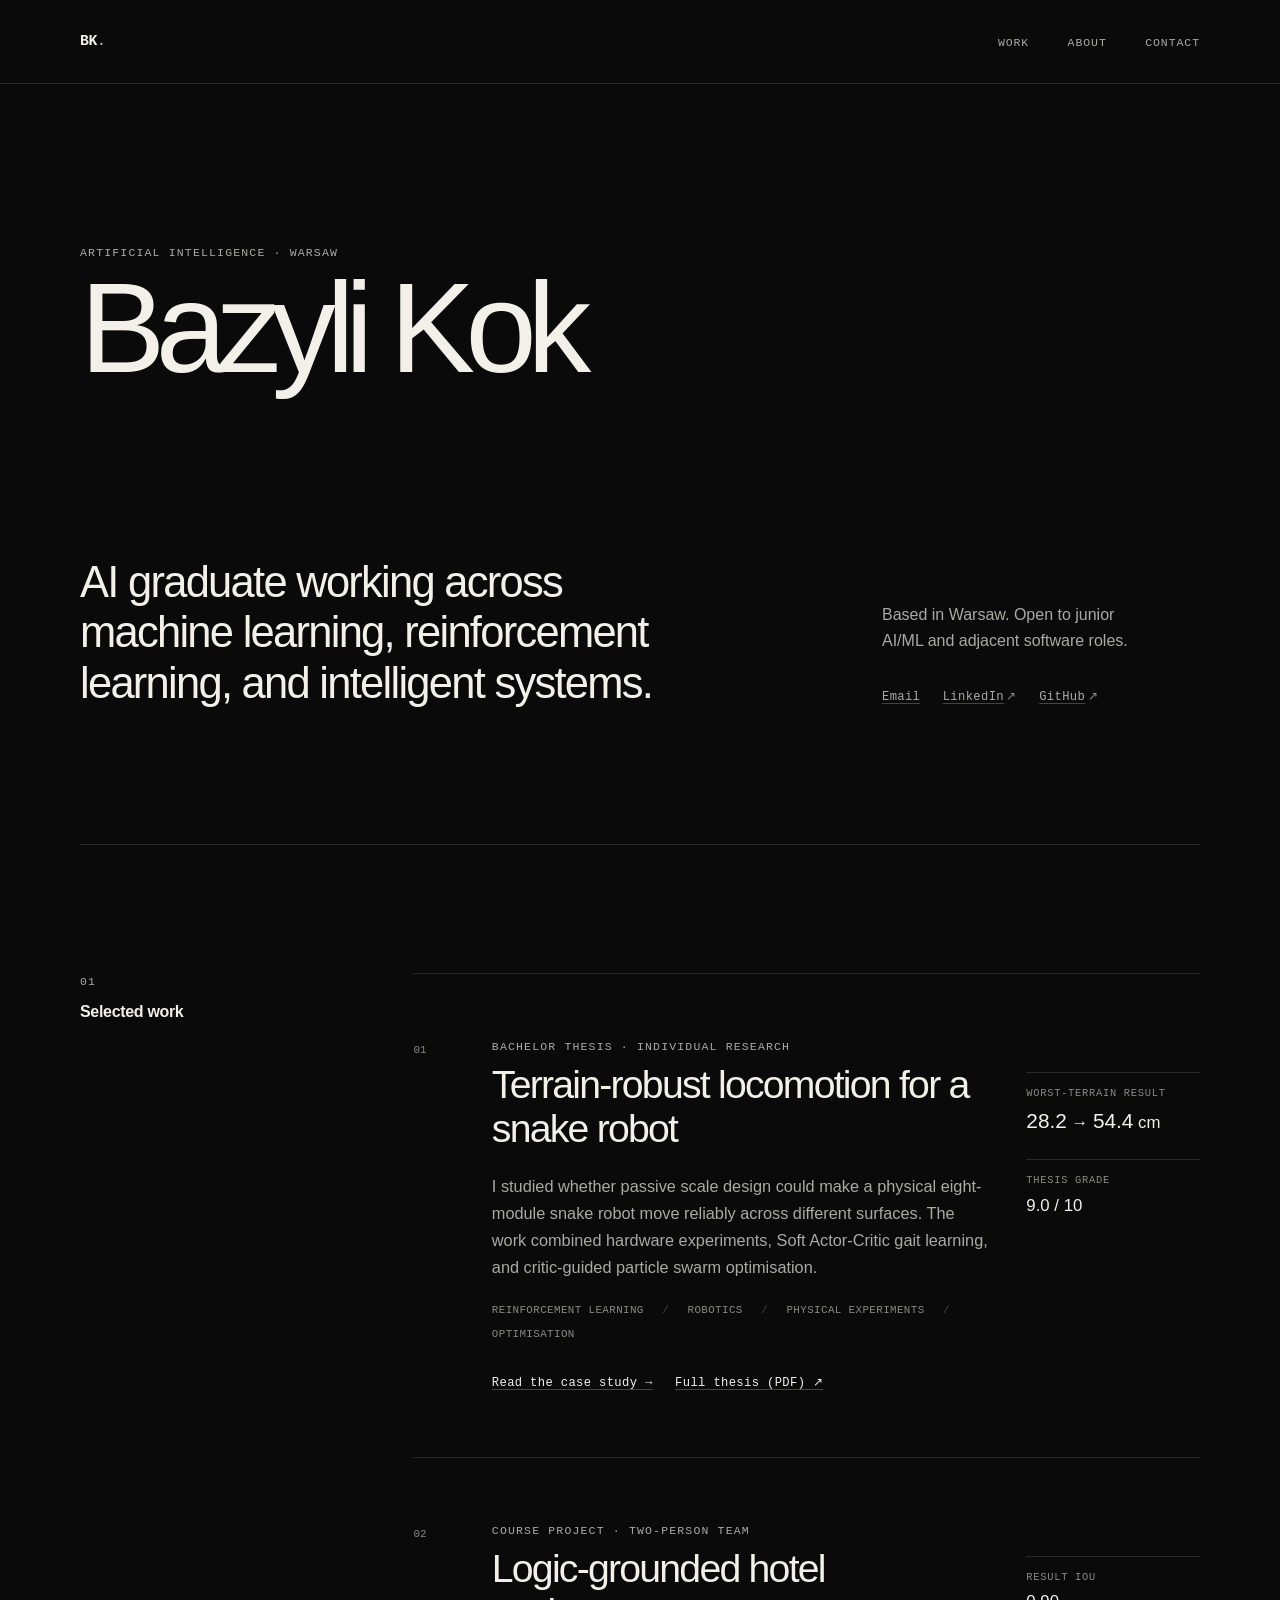
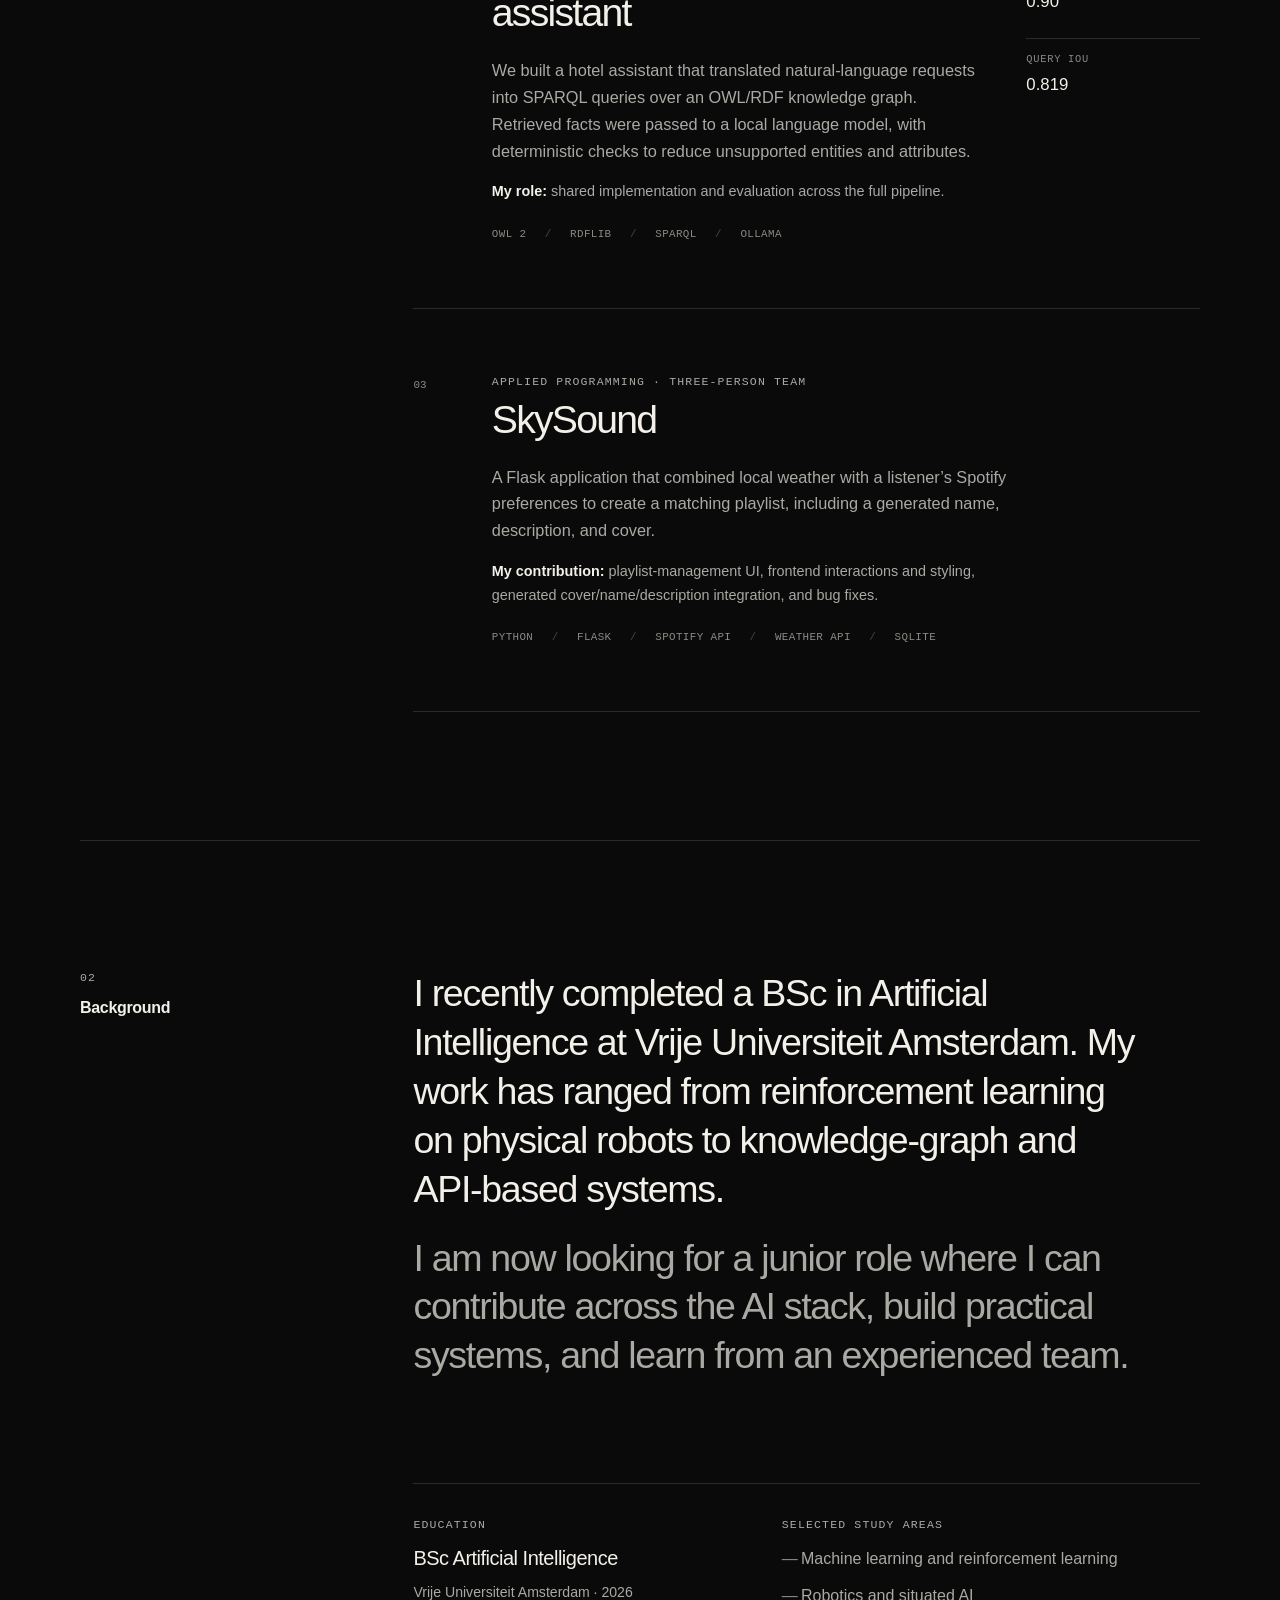
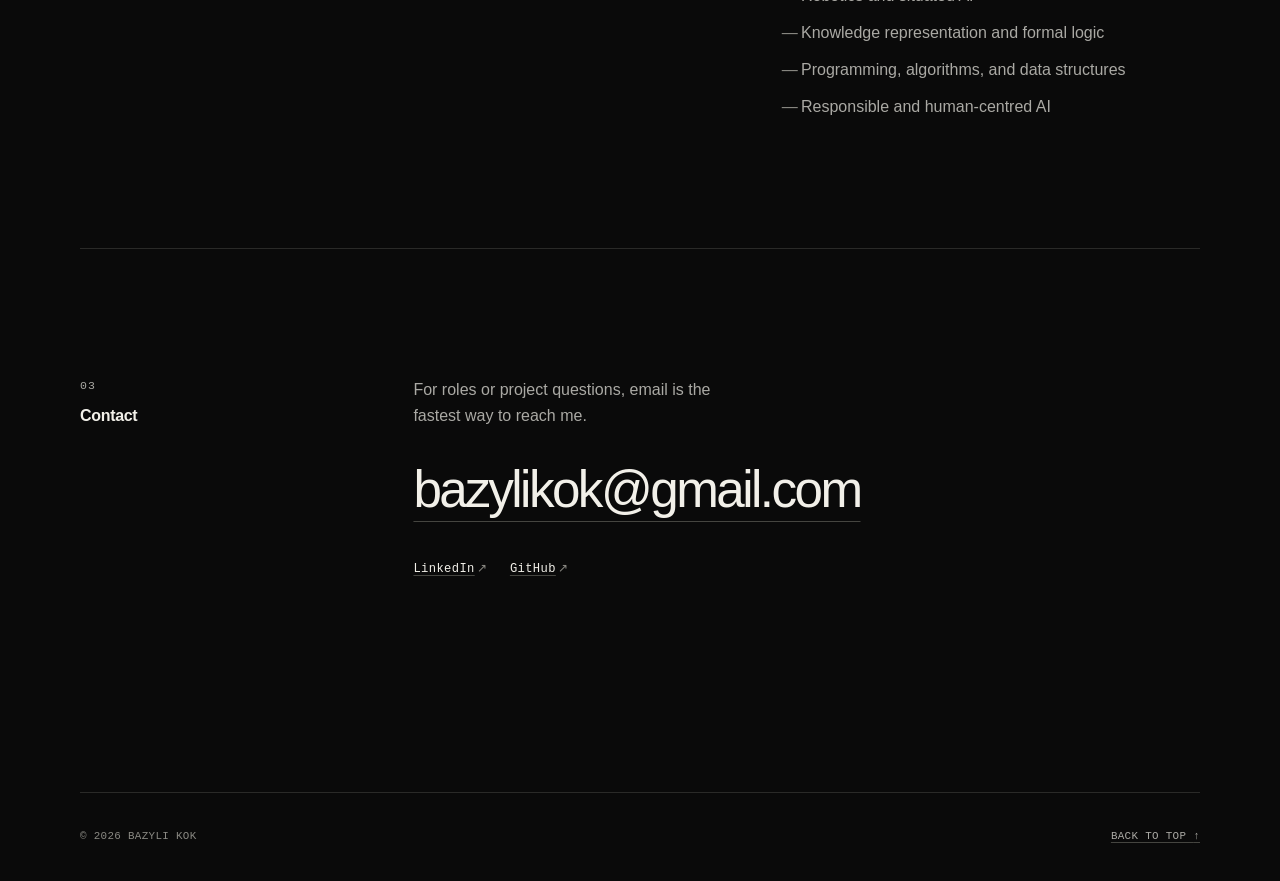
==== commit 9e1bc9d0: "Refine project presentation" ====
--- a/index.html
+++ b/index.html
@@ -148,16 +148,12 @@
                   <dt>Query IoU</dt>
                   <dd>0.819</dd>
                 </div>
-                <div>
-                  <dt>Evaluation limits</dt>
-                  <dd class="evidence-copy">Longer prompts could still produce details that were not grounded in the source data.</dd>
-                </div>
               </dl>
             </article>
 
             <article class="project">
               <div class="project-number" aria-hidden="true">03</div>
-              <div class="project-body">
+              <div class="project-body project-body--wide">
                 <p class="project-type">Applied programming · Three-person team</p>
                 <h3>SkySound</h3>
                 <p class="project-summary">A Flask application that combined local weather with a listener’s Spotify preferences to create a matching playlist, including a generated name, description, and cover.</p>
@@ -170,10 +166,6 @@
                   <li>SQLite</li>
                 </ul>
               </div>
-              <div class="project-evidence project-evidence--note">
-                <p class="status-label">Repository</p>
-                <p>Private team repository.</p>
-              </div>
             </article>
           </div>
         </div>
--- a/styles.css
+++ b/styles.css
@@ -177,7 +177,6 @@
 .eyebrow,
 .project-type,
 .small-label,
-.status-label,
 .chart-kicker,
 .svg-label,
 .terrain-label,
@@ -193,7 +192,6 @@
 .eyebrow,
 .project-type,
 .small-label,
-.status-label,
 .section-index {
   color: var(--muted);
 }
@@ -293,6 +291,10 @@
   font-size: 0.68rem;
 }
 
+.project-body--wide {
+  grid-column: 2 / -1;
+}
+
 .project-body h3 {
   max-width: 22ch;
   margin-top: 0.5rem;
@@ -394,22 +396,6 @@
 
 .project-evidence dd span {
   font-size: 1.3rem;
-}
-
-.project-evidence .evidence-copy,
-.project-evidence--note p:last-child {
-  color: var(--muted);
-  font-size: 0.82rem;
-  line-height: 1.55;
-}
-
-.project-evidence--note {
-  padding-top: 2.9rem;
-  border-top: 1px solid var(--line);
-}
-
-.project-evidence--note .status-label {
-  margin-bottom: 0.5rem;
 }
 
 .about-content {
@@ -877,10 +863,6 @@
     padding-top: 0.8rem;
   }
 
-  .project-evidence--note {
-    display: block;
-    padding-top: 1rem;
-  }
 }
 
 @media (max-width: 640px) {
@@ -925,16 +907,16 @@
     grid-column: 1;
   }
 
+  .project-body--wide {
+    grid-column: 1;
+  }
+
   .project-evidence {
     grid-template-columns: 1fr 1fr;
   }
 
   .project-evidence > div:last-child:nth-child(3) {
     grid-column: 1 / -1;
-  }
-
-  .project-evidence--note {
-    grid-template-columns: 1fr;
   }
 
   .education-block,
